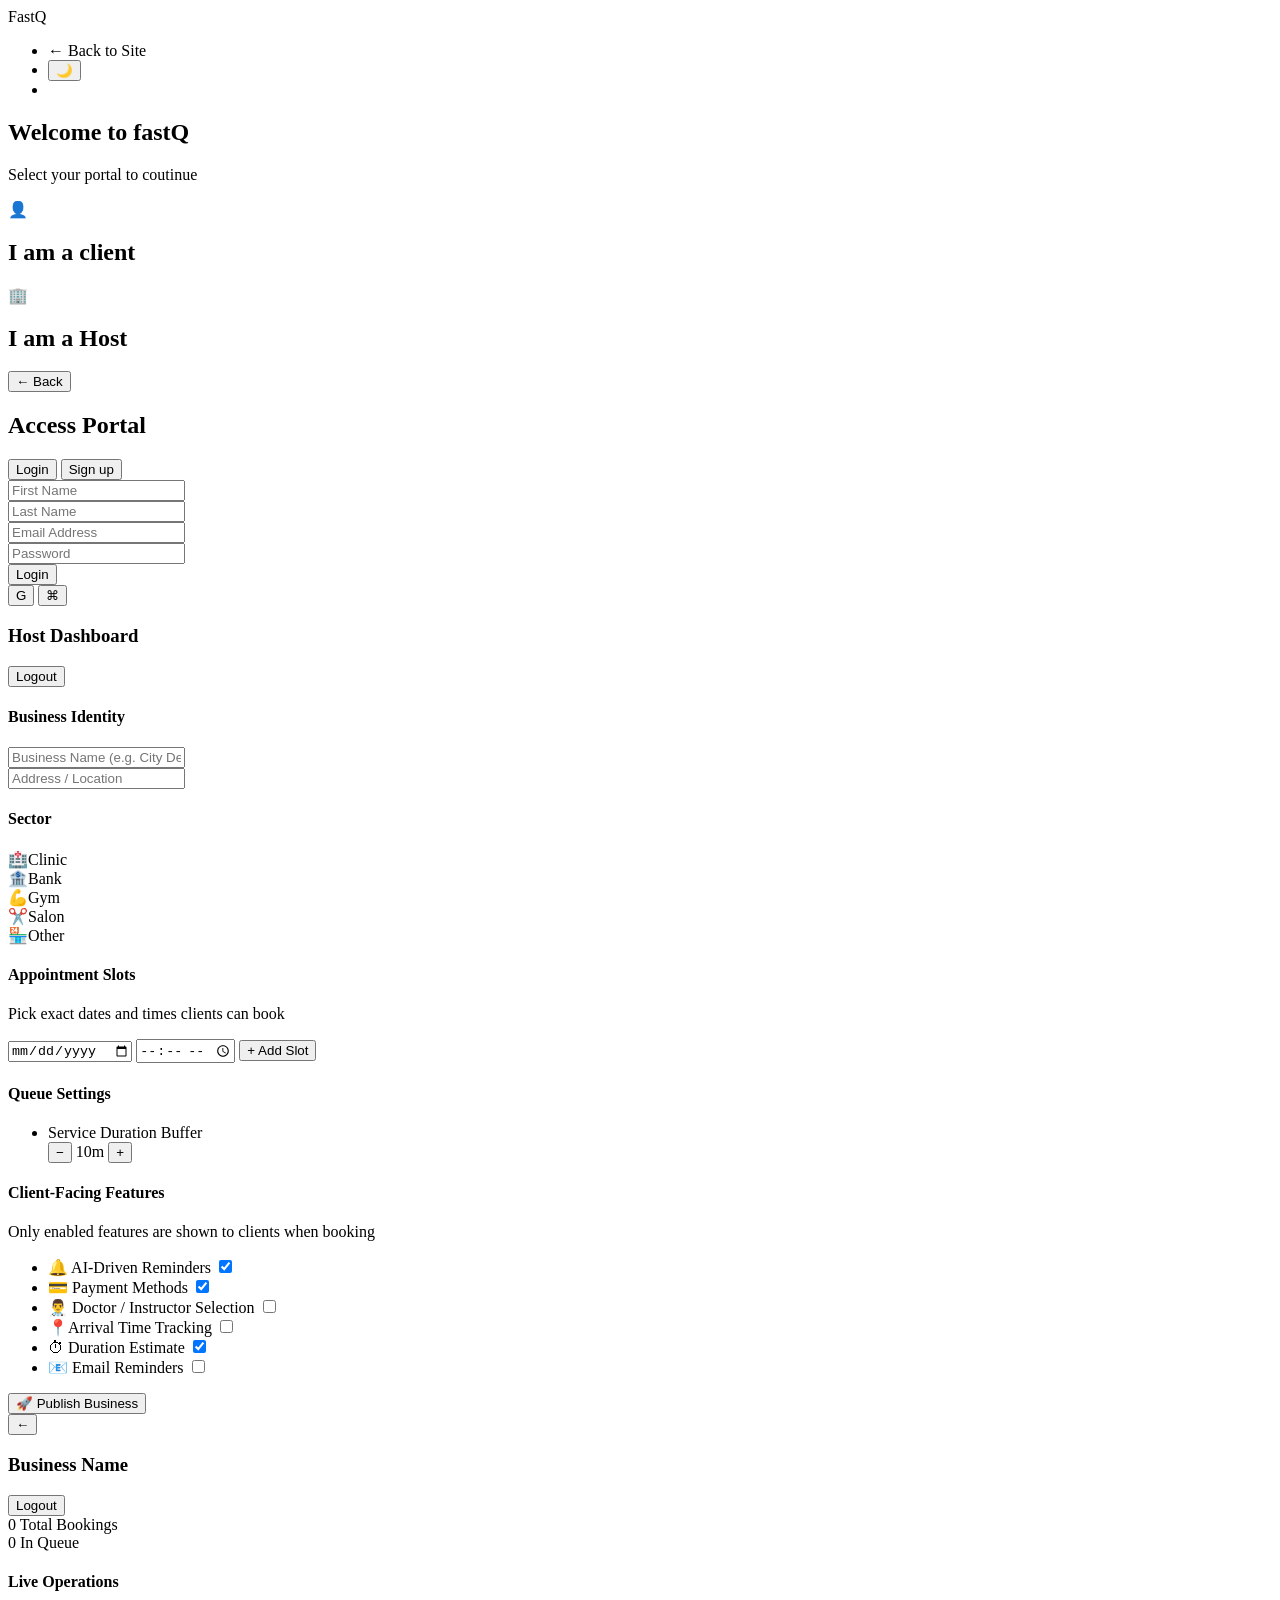
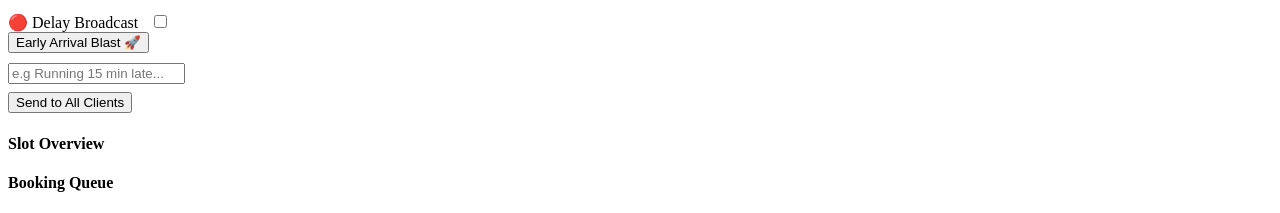
==== auth.html @ 428abfc3 "Merge pull request #14 from julie2405744/Rozan live operations , slot overview and booking queue" ====
<!DOCTYPE html>
<html lang="en">
<head>
    <meta charset="UTF-8">
    <meta name="viewport" content="width=device-width, initial-scale=1.0">
    <title>FastQ — Portal</title>
    <link rel="preconnect" herf="https://fonts.googleapis.com">
    <link rel="preconnect" herf="https://fonts.gstatic.com" crossorigin>
    <link herf="https://fonts.googleapis.com/css2?family=Outfit:wght@300;400;500;600;700&display=swap" rel="stylesheet">

    <link rel=""styleesheet" herf="Core Landing Page/BaseStyles.css">
    <link rel=""styleesheet" herf="Core Landing Page/Navbar.css">
    <link rel=""styleesheet" herf="Landing Content/FeaturesAbout.css">
    <link rel=""styleesheet" herf="Landing Content/MediaQueries.css">

    <link rel ="stylesheet" herf="Authentication UI/FormStyles.css">
    <link rel="stylesheet" herf="Client Dashboard/DashboardCardStyles.css">
    <link rel="stylesheet" herf="Manager Dashboard/QueueTimerStyles.css">

    <script>
        if(localStorage.getItem("fq-theme")== 'dark'){
            doucument.documetElement.style.backgroundColor='#0d1117';
        }
    </script>

</head>
 <nav class="navbar">
    <div class="nav-inner">
        <span class="logo">FastQ</span>
        <ul class="nav-links">
            <li><a herf="index.html">← Back to Site</a></li>
            <li>
                <button class="drak-toggle" onclick="toggleDark()">
                    <span class="dark-knob" id="dark-knob">🌙</span>
                </button>
            </li>
            <li>
                <botton class="btn-nav-cta" id="nav-logout" style="display:none;" onclick="logouttoGateway()">
                    logout
                </botton>
            </li>
        </ul>
    </div>
 </nav>
 <div class="app-wrap">
    <section id="gateway-view" class="view active">
        <div class="gateway-inner">
            <h1>Welcome to fastQ</h1>
            <p>Select your portal to coutinue</p>
            <div class="role-cards">
                <div class="role-card" onclick="navigateTo('auth-view','client')">
                    <span class="role-icon">👤</span>
                    <h2>I am a client</h2>
                </div>
                <div class="role-card" onclick="navigateTo('auth-view','host')">
                    <span class="role-icon">🏢</span>
                    <h2>I am a Host</h2>
                </div>
            </div>
        </div>
    </section>
 
    <section id="auth-view" class="view">
        <div class ="auth-card card">
            <button class="btn-back" onclick="navigateTo(gateway-view)">← Back</button>
            <h2>Access Portal</h2>

            <div class="auth-tabs">
                <button class="tab-btn active" id="login-tab" onclick="switchTab('login')">Login</button>
                <button class="tab-btn" id="signup-tab" onclick="switchTab('signup')">Sign up</button>
            </div>

            <form onsubmit="handleAuth(event)">
                <div id="signup-fields" class="signup-fields hidden">
                <div class="input-row">
                    <div class="input-group">
                        <input type="text" id="first-name" placeholder="First Name">
                    </div>
                    <div class="input-group">
                        <input type="text" id="Last-name" placeholder="Last Name">
                    </div>
                </div>
                </div>
                <div class="input-group">
                    <input type="email" id="email" placeholder="Email Address" required>
                </div>
                <div class="input-group">
                    <input type="password" id="password" placeholder="Password" required>
                </div>
                <button type="submit" class="btn-form" id="auth-submit">Login</button>
            </form>
            <div class="social-login">
                <div class="social-btns">
                    <button class="btn-social">G</button>
                    <button class="btn-social">⌘</button>
                </div>
            </div>
        </div>
    </section>
    
    <section id="host-dashboard" class = "view">
        <div class ="view-header">
            <h3>Host Dashboard</h3>
            <button class ="btn=logout" onclick="logoutToGateway()">Logout</button>
        </div>
    
        <div class ="card">
            <h4>Business Identity</h4>
            <div class ="input-group" style ="margin-top: 10px;">
                <input type="text" id="business-name" placeholder="Business Name (e.g. City Dental)">
            </div>
            <div class="input-group">
                <input type="text" id="business-location" placeholder="Address / Location">
            </div>
        </div>
       
    <div class="card">
        <h4>Sector</h4>
        <div class="sector-row">
            <div class="sector-item active" onclick="selectSector(this,'Clinic')">
                <span class="sector-icon">🏥</span><span>Clinic</span>
            </div>
        <div class="sector-item" onclick="selectSector(this,'Bank')">
                <span class="sector-icon">🏦</span><span>Bank</span>
        </div>
        <div class="sector-item" onclick="selectSector(this,'Gym')">
                <span class="sector-icon">💪</span><span>Gym</span>
        </div>
         <div class="sector-item" onclick="selectSector(this,'Salon')">
                <span class="sector-icon">✂️</span><span>Salon</span>
        </div>
         <div class="sector-item" onclick="selectSector(this,'Other')">
                <span class="sector-icon">🏪</span><span>Other</span>
        </div>
        </div>
    </div>

    <div class="card">
        <h4>Appointment Slots</h4>
        <p class="hint">Pick exact dates and times clients can book</p>
        <div class="slots-wrap" id="slots-wrap"></div>
        <div class="slot-add-row">
            <input type="date" id="slot-date">
            <input type="time" id="slot-time">
            <button class="btn-add" onclick="addSlot()">+ Add Slot</button>
        </div>
    </div>
   
    <div class="card">
        <h4>Queue Settings</h4>
        <ul class="toggle-list">
            <li>
                <span>Service Duration Buffer</span>
                <div class="buffer-ctrl">
                    <button class="btn-circle" onclick="adjustBuffer(-5)">−</button>
                    <span id="buffer-val">10</span>m 
                    <button class="btn-circle" onclick="adjustBuffer(5)">+</button>
                </div>
            </li>
        </ul>
    </div>

    <div class="card">
        <h4>Client-Facing Features</h4>
        <p class="hint">Only enabled features are shown to clients when booking</p>
        <ul class="toggle-list">
            <li>
                <span>🔔 AI-Driven Reminders</span>
                <label class="switch">
                    <input type="checkbox" id="feat-ai" checked>
                    <span class="switch-slider"></span>
                </label>
            </li>
            <li>
                <span>💳 Payment Methods</span>
                <label class="switch">
                    <input type="checkbox" id="feat-pay" checked>
                    <span class="switch-slider"></span>
                </label>
            </li>
            <li>
                 <span>👨‍⚕️ Doctor / Instructor Selection</span>
                <label class="switch">
                    <input type="checkbox" id="feat-doc">
                    <span class="switch-slider"></span>
                </label>
            </li>
            <li>
                  <span>📍Arrival Time Tracking</span>
                <label class="switch">
                    <input type="checkbox" id="feat-arr">
                    <span class="switch-slider"></span>
                </label>
            </li>
            <li>
                 <span>⏱ Duration Estimate</span>
                <label class="switch">
                    <input type="checkbox" id="feat-dur" checked>
                    <span class="switch-slider"></span>
                </label>
            </li>

            <li>
                 <span>📧 Email Reminders</span>
                <label class="switch">
                    <input type="checkbox" id="feat-email">
                    <span class="switch-slider"></span>
                </label>
            </li>
        </ul>
    </div>
    
    <button class="btn-publish" onclick="publishBusiness()">🚀 Publish Business</button>
    </section>
     
    <section id="host-manager"  class="view">
        <div class="view-header">
            <button class="btn-back" onclick="navigateTo('host-dashboard')">←</button>
            <div>
                <h3 id="bm-name">Business Name</h3>
                <span class="hint" id="bm-sector"></span>
            </div>
            <button class="btn-logout" onclick="logoutToGateway()">Logout</button>
        </div>

        <div class="stats-row">
            <div class="card stat-card">
                <span class="stat-num" id="bm-total">0</span>
                <span class="stat-label">Total Bookings</span>
            </div>
            <div class="card stat-card" >
                <span class="stat-num" id="bm-waiting">0</span>
                <span class="stat-label">In Queue</span>
            </div>
        </div>
       
        <div class="card">
            <h4>Live Operations</h4>
            <div class="ops-row">
                <div style="display: flex; align-items: center; gap: 12px;">
                    <span>🔴 Delay Broadcast</span>
                    <label class="switch">
                        <input type="checkbox" id="bm-delay-toggle" onchange="toggleDelay()">
                        <span class="switch-slider"></span>
                    </label>
                </div>
                <button class="btn-secondary" onclick="senderEarlyBlast()">Early Arrival Blast 🚀</button>
            </div>
            <div class="delay-msg-box" id="delay-msg-box">
                <div class="input-group" style="margin-top:10px; margin-bottom: 8px;">
                    <input type="text" id="delay-msg-input" placeholder="e.g Running 15 min late...">
                </div>
                <button class="btn-small" onclick="sendDelay()">Send to All Clients</button>
            </div>
        </div>

        <div class="card">
            <h4>Slot Overview</h4>
            <p class="hint" id="bm-location"></p>
            <div id="bm-slots"></div>
        </div>

        <div class="card">
            <h4>Booking Queue</h4>
            <div id="bm-queue"></div>
        </div>
    </section>
    

  
    
<body>

</body>
</html>
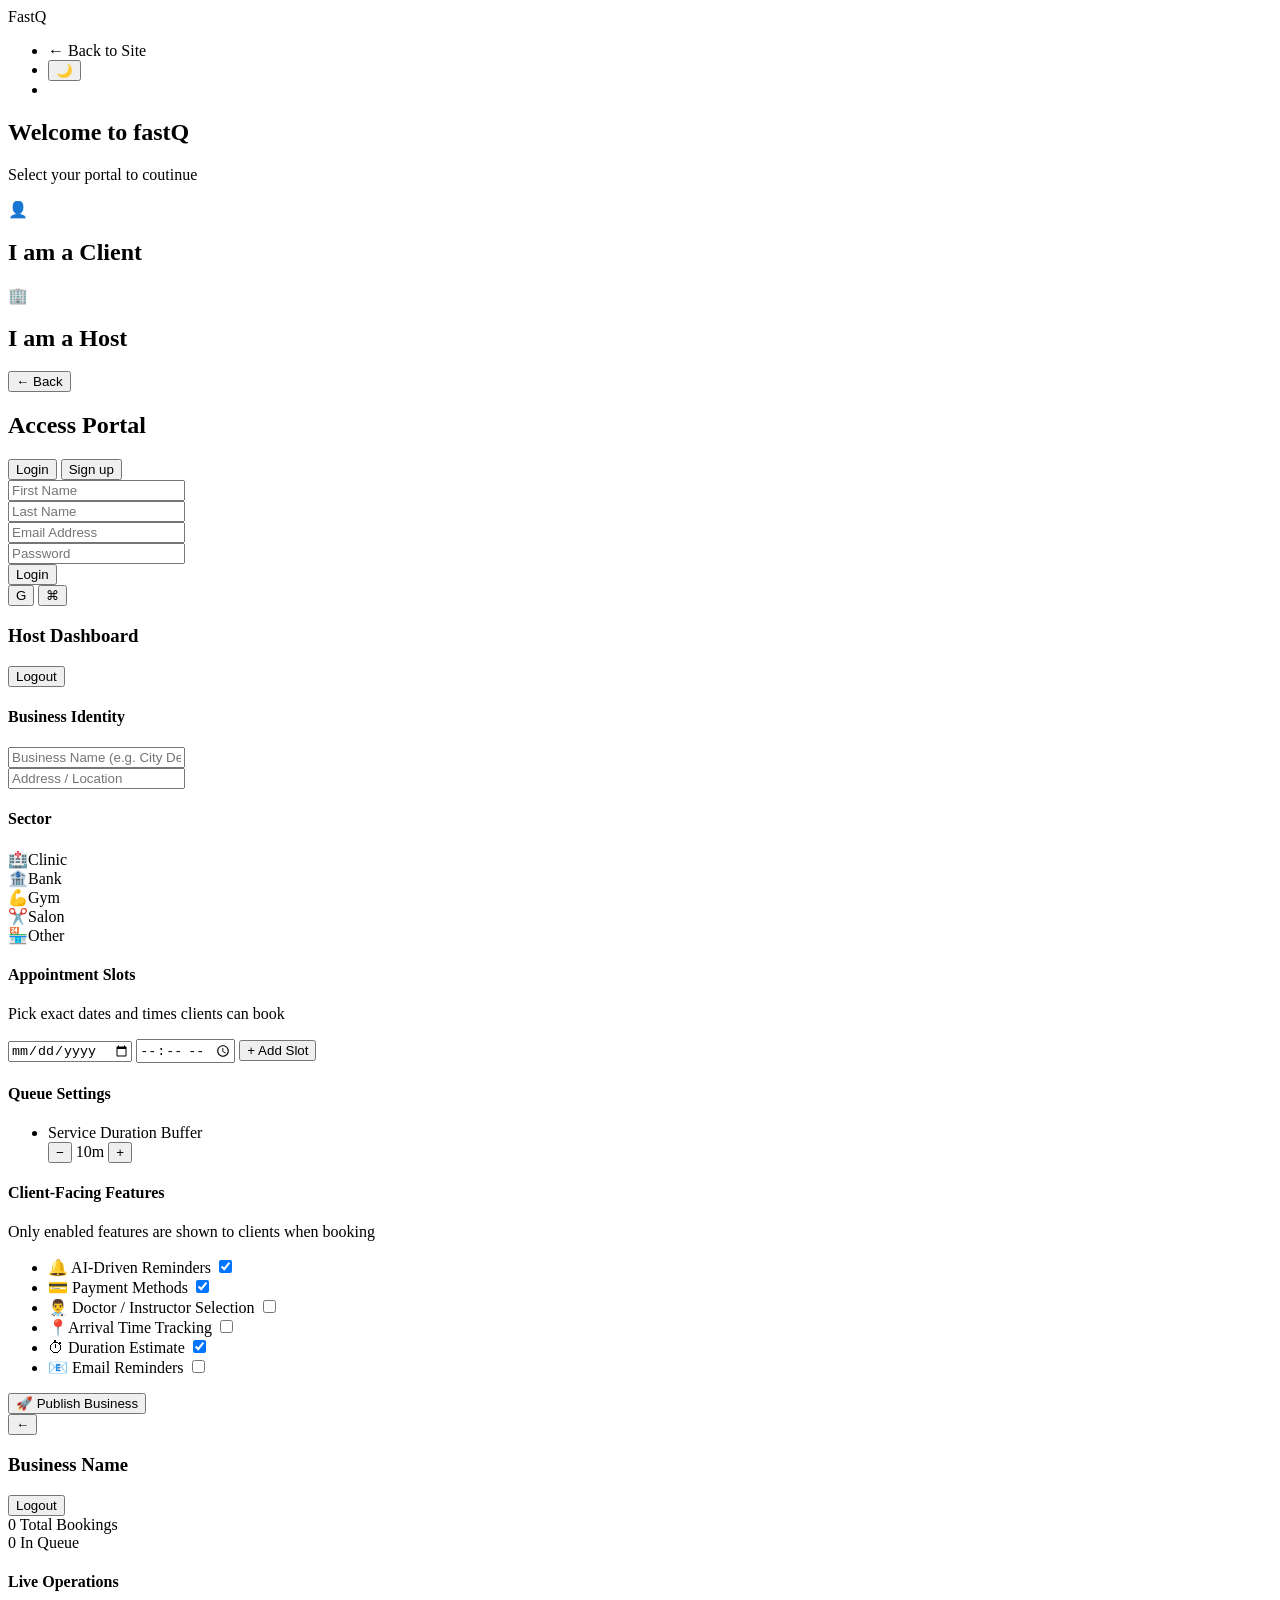
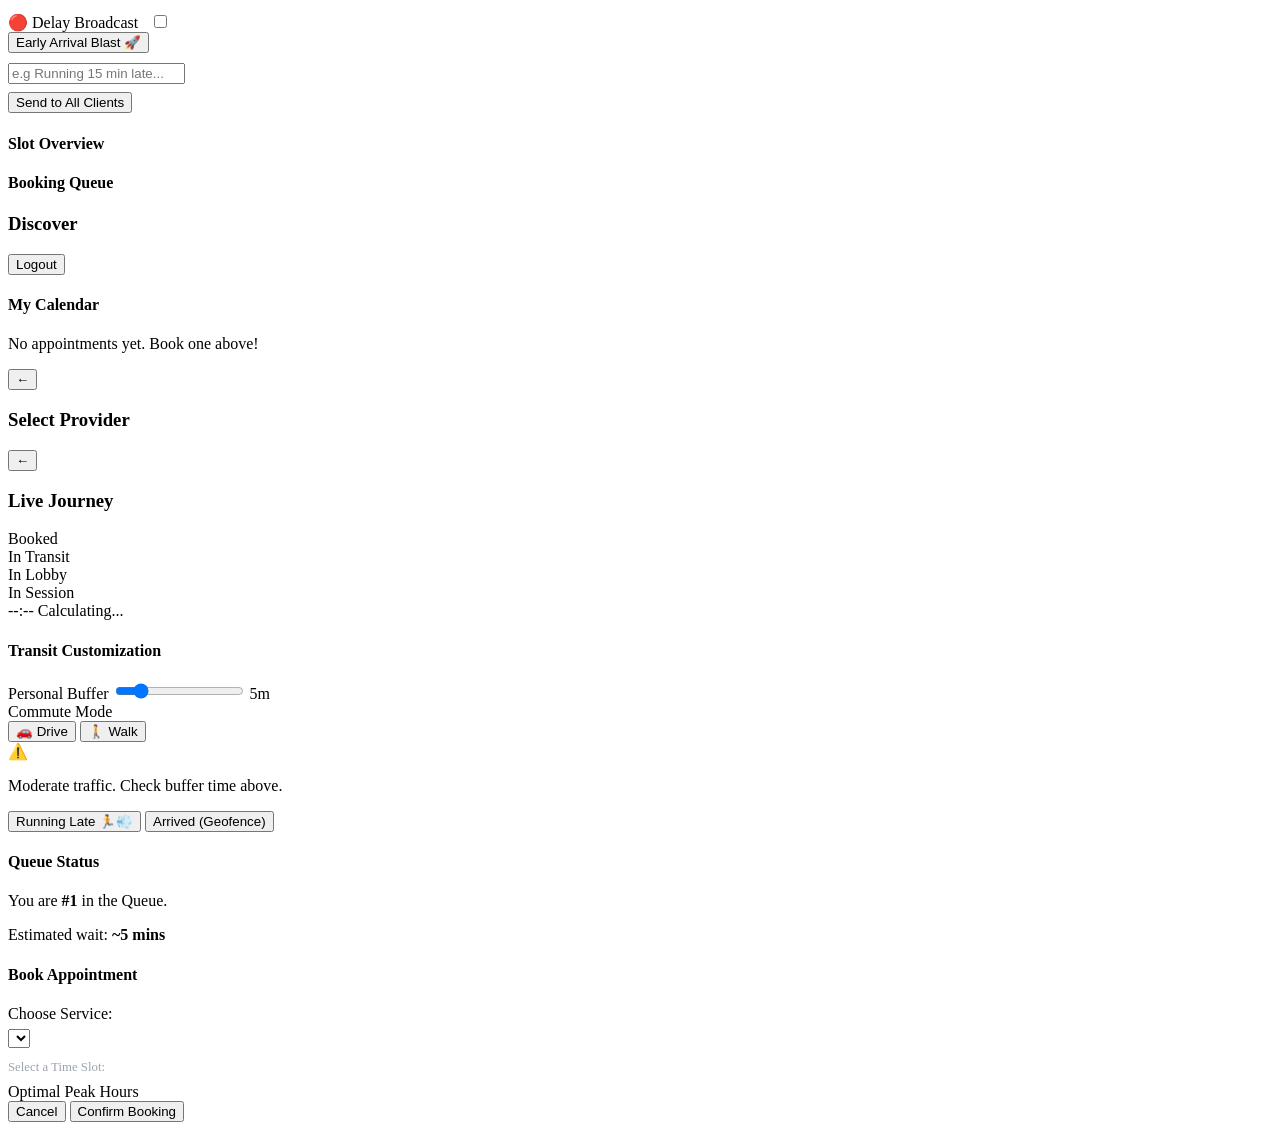
==== commit d26774a5: "client-side booking and live transit UI / html" ====
--- a/auth.html
+++ b/auth.html
@@ -24,6 +24,8 @@
     </script>
 
 </head>
+
+<body>
  <nav class="navbar">
     <div class="nav-inner">
         <span class="logo">FastQ</span>
@@ -43,6 +45,7 @@
     </div>
  </nav>
  <div class="app-wrap">
+
     <section id="gateway-view" class="view active">
         <div class="gateway-inner">
             <h1>Welcome to fastQ</h1>
@@ -50,7 +53,7 @@
             <div class="role-cards">
                 <div class="role-card" onclick="navigateTo('auth-view','client')">
                     <span class="role-icon">👤</span>
-                    <h2>I am a client</h2>
+                    <h2>I am a Client</h2>
                 </div>
                 <div class="role-card" onclick="navigateTo('auth-view','host')">
                     <span class="role-icon">🏢</span>
@@ -266,11 +269,120 @@
         </div>
     </section>
     
-
-  
-    
-<body>
-
+    <section id="user-dashboard" class="view">
+            <div class="view-header">
+                <h3>Discover</h3>
+                <button class="btn-logout" onclick="logoutToGateway()">Logout</button>
+            </div>
+            <div class="category-grid" id="category-grid"></div>
+            <div class="card">
+                <h4>My Calendar</h4>
+                <div id="calendar-list">
+                    <p class="calendar-empty">No appointments yet. Book one above!</p>
+                </div>
+            </div>
+        </section>
+
+
+         <section id="provider-view" class="view">
+            <div class="view-header">
+                <button class="btn-back" onclick="navigateTo('user-dashboard')">←</button>
+                <h3>Select Provider</h3>
+            </div>
+            <div id="provider-list"></div>
+        </section>
+
+         <section id="live-view" class="view">
+            <div class="view-header">
+                <button class="btn-back" onclick="navigateTo('user-dashboard')">←</button>
+                <h3>Live Journey</h3>
+            </div>
+
+            <div class="stepper">
+                <div class="step done" id="step-booked">Booked</div>
+                <div class="step active" id="step-transit">In Transit</div>
+                <div class="step" id="step-lobby">In Lobby</div>
+                <div class="step" id="step-session">In Session</div>
+            </div>
+
+            <div class="timer-wrap">
+                <div class="timer-circle">
+                    <span id="countdown">--:--</span>
+                    <span class="timer-label" id="timer-label">Calculating...</span>
+                </div>
+            </div>
+
+            <div class="card">
+                <h4>Transit Customization</h4>
+                <div class="custom-row" style="margin-top:10px;">
+                    <label>Personal Buffer</label>
+                    <input type="range" min="0" max="30" value="5" class="slider-input" id="transit-slider"
+                        oninput="updateBuffer()">
+                    <span id="buffer-display">5m</span>
+                </div>
+                <div class="custom-row">
+                    <label>Commute Mode</label>
+                    <div class="mode-toggle">
+                        <button class="mode-btn active" id="mode-drive" onclick="setMode('driving')">🚗 Drive</button>
+                        <button class="mode-btn" id="mode-walk" onclick="setMode('walking')">🚶 Walk</button>
+                    </div>
+                </div>
+            </div>
+
+            <div class="alert-box">
+                <span class="alert-icon">⚠️</span>
+                <p id="traffic-msg">Moderate traffic. Check buffer time above.</p>
+            </div>
+
+            <div class="live-actions">
+                <button class="btn-late" onclick="reportLate()">Running Late 🏃💨</button>
+                <button class="btn-checkin" onclick="checkIn()">Arrived (Geofence)</button>
+            </div>
+
+            <div class="card queue-status">
+                <h4>Queue Status</h4>
+                <p>You are <strong>#1</strong> in the Queue.</p>
+                <p style="margin-top:4px;">Estimated wait: <strong>~5 mins</strong></p>
+            </div>
+        </section>
+
+    </div>
+
+    <div class="modal-overlay hidden" id="modal">
+        <div class="modal-sheet">
+            <h4>Book Appointment</h4>
+
+            <div id="feature-tags"></div>
+           
+            <div class="input-group" style="margin-bottom:4px;">
+                <label class="hint" style="display:block; margin-bottom:6px;">Choose Service:</label>
+                <select id="service-select" onchange="updateService()"></select>
+            </div>
+    
+            <p style="font-size:0.8rem; color:#9ca3af; margin:12px 0 8px;">Select a Time Slot:</p>
+            <div class="time-slots" id="time-slots"></div>
+         
+            <div class="legend">
+                <span class="legend-item"><span class="dot green"></span> Optimal</span>
+                <span class="legend-item"><span class="dot yellow"></span> Peak Hours</span>
+            </div>
+           
+            <div class="modal-actions">
+                <button class="btn-secondary" onclick="closeModal()">Cancel</button>
+                <button class="btn-form" onclick="confirmBooking()">Confirm Booking</button>
+            </div>
+        </div>
+    </div>
+
+    <script src="Manager Dashboard/TimeCalculation.js"></script>
+    <script src="Manager Dashboard/CountdownInterval.js"></script>
+
+    <script src="Client Dashboard/DataRender.js"></script>
+    <script src="Client Dashboard/BookingConfirmation.js"></script>
+    
+    <script src="Authentication UI/LoginSignupToggle.js"></script>
+    <script src="Authentication UI/ValidationLogic.js"></script>
+    
 </body>
 </html>
 
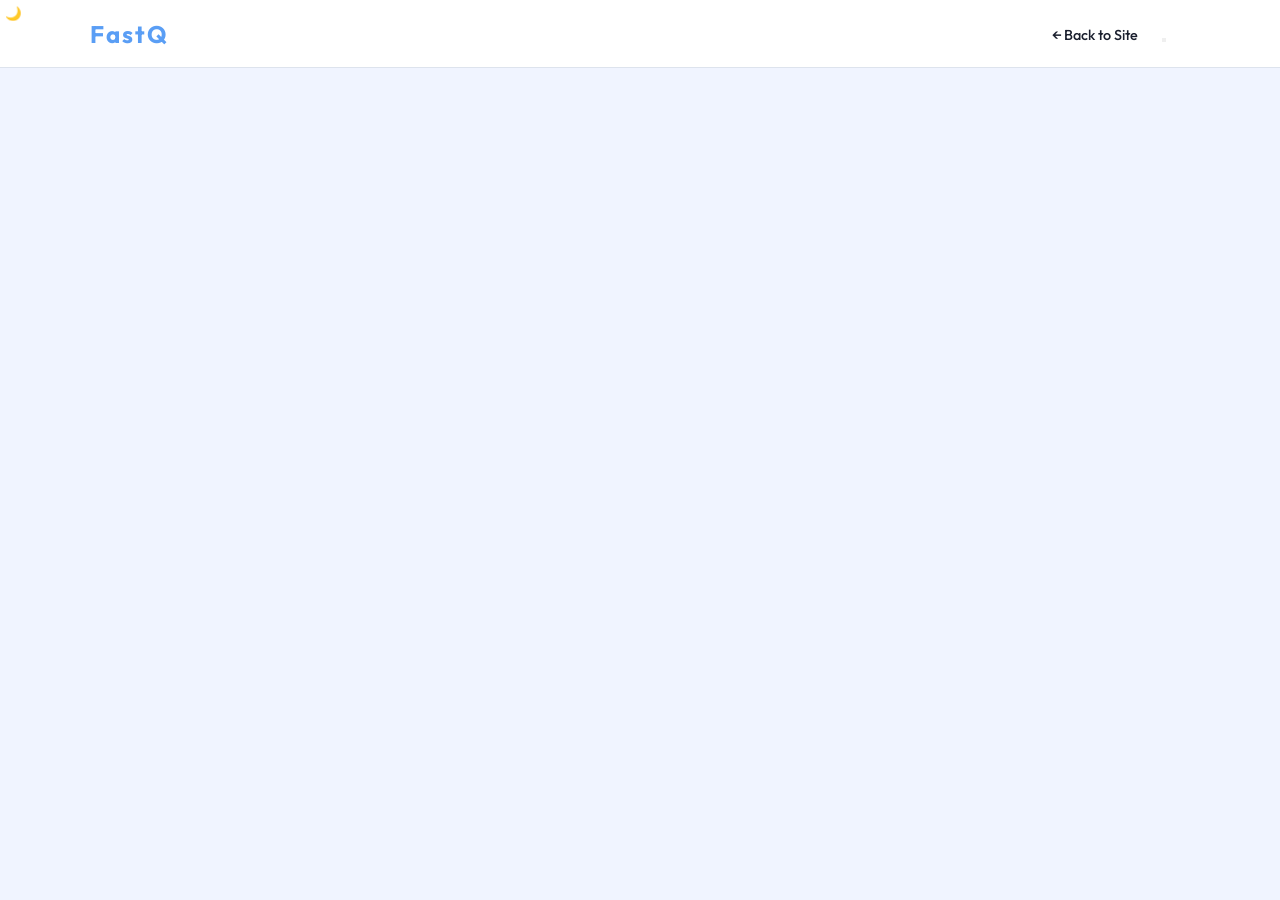
==== commit 8fa32a0a: "edits" ====
--- a/auth.html
+++ b/auth.html
@@ -4,22 +4,22 @@
     <meta charset="UTF-8">
     <meta name="viewport" content="width=device-width, initial-scale=1.0">
     <title>FastQ — Portal</title>
-    <link rel="preconnect" herf="https://fonts.googleapis.com">
-    <link rel="preconnect" herf="https://fonts.gstatic.com" crossorigin>
-    <link herf="https://fonts.googleapis.com/css2?family=Outfit:wght@300;400;500;600;700&display=swap" rel="stylesheet">
-
-    <link rel=""styleesheet" herf="Core Landing Page/BaseStyles.css">
-    <link rel=""styleesheet" herf="Core Landing Page/Navbar.css">
-    <link rel=""styleesheet" herf="Landing Content/FeaturesAbout.css">
-    <link rel=""styleesheet" herf="Landing Content/MediaQueries.css">
-
-    <link rel ="stylesheet" herf="Authentication UI/FormStyles.css">
-    <link rel="stylesheet" herf="Client Dashboard/DashboardCardStyles.css">
-    <link rel="stylesheet" herf="Manager Dashboard/QueueTimerStyles.css">
+    <link rel="preconnect" href="https://fonts.googleapis.com">
+    <link rel="preconnect" href="https://fonts.gstatic.com" crossorigin>
+    <link href="https://fonts.googleapis.com/css2?family=Outfit:wght@300;400;500;600;700&display=swap" rel="stylesheet">
+
+    <link rel="stylesheet" href="Core Landing Page/BaseStyles.css">
+    <link rel="stylesheet" href="Core Landing Page/Navbar.css">
+    <link rel="stylesheet" href="Landing Content/FeaturesAbout.css">
+    <link rel="styleesheet" href="Landing Content/MediaQueries.css">
+
+    <link rel ="stylesheet" href="Authentication UI/FormStyles.css">
+    <link rel="stylesheet" href="Client Dashboard/DashboardCardStyles.css">
+    <link rel="stylesheet" href="Manager Dashboard/QueueTimerStyles.css">
 
     <script>
         if(localStorage.getItem("fq-theme")== 'dark'){
-            doucument.documetElement.style.backgroundColor='#0d1117';
+            document.documetElement.style.backgroundColor='#0d1117';
         }
     </script>
 
@@ -30,16 +30,16 @@
     <div class="nav-inner">
         <span class="logo">FastQ</span>
         <ul class="nav-links">
-            <li><a herf="index.html">← Back to Site</a></li>
-            <li>
-                <button class="drak-toggle" onclick="toggleDark()">
+            <li><a href="index.html">← Back to Site</a></li>
+            <li>
+                <button class="darkk-toggle" onclick="toggleDark()">
                     <span class="dark-knob" id="dark-knob">🌙</span>
                 </button>
             </li>
             <li>
-                <botton class="btn-nav-cta" id="nav-logout" style="display:none;" onclick="logouttoGateway()">
+                <button class="btn-nav-cta" id="nav-logout" style="display:none;" onclick="logouttoGateway()">
                     logout
-                </botton>
+                </button>
             </li>
         </ul>
     </div>
@@ -49,7 +49,7 @@
     <section id="gateway-view" class="view active">
         <div class="gateway-inner">
             <h1>Welcome to fastQ</h1>
-            <p>Select your portal to coutinue</p>
+            <p>Select your portal to continue</p>
             <div class="role-cards">
                 <div class="role-card" onclick="navigateTo('auth-view','client')">
                     <span class="role-icon">👤</span>
@@ -65,7 +65,7 @@
  
     <section id="auth-view" class="view">
         <div class ="auth-card card">
-            <button class="btn-back" onclick="navigateTo(gateway-view)">← Back</button>
+            <button class="btn-back" onclick="navigateTo('gateway-view')">← Back</button>
             <h2>Access Portal</h2>
 
             <div class="auth-tabs">
@@ -104,7 +104,7 @@
     <section id="host-dashboard" class = "view">
         <div class ="view-header">
             <h3>Host Dashboard</h3>
-            <button class ="btn=logout" onclick="logoutToGateway()">Logout</button>
+            <button class ="btn-logout" onclick="logoutToGateway()">Logout</button>
         </div>
     
         <div class ="card">
--- a/Core Landing Page/BaseStyles.css
+++ b/Core Landing Page/BaseStyles.css
@@ -0,0 +1,19 @@
+*{
+  margin: 0;
+  padding: 0;  
+  box-sizing: border-box;
+  font-family: 'outfit', sans-serif;
+
+}
+
+body{
+    background-color: #f0f4ff;
+    color: #1a1f2e;
+    min-height:100vh;
+    transition: background-color 0.3s, color 0.3s;
+}
+
+body.dark{
+    background-color: #0d1117;
+    color: #e6edf3;
+}
--- a/Core Landing Page/Navbar.css
+++ b/Core Landing Page/Navbar.css
@@ -0,0 +1,419 @@
+.navbar{
+    position: fixed;
+    top: 0;
+    left: 0;
+    right: 0;
+    height: 68px;
+    background-color: rgba(255,255,255,0.95);
+    border-bottom: 1px solid #dde3ed;
+    z-index: 100;
+    display: flex;
+    align-items: center;
+    padding: 0 5%;
+}
+body.dark.navbar{
+    background-color: rgba(13,17,23,0.95);
+    border-color: #30363d;
+}
+
+.nav-inner{
+    width: 100%;
+    max-width: 1100px;
+    margin: 0 auto;
+    display: flex;
+    justify-content: space-between;
+    align-self: center;
+
+}
+
+.logo{
+    font-size:1.5rem;
+    font-weight: 700;
+    letter-spacing: 2px;
+    color: #5a9ef5;
+    cursor: default;
+}
+
+.nav-links{
+    display:flex;
+    align-items: center;
+    gap: 24px;
+    list-style: none;
+}
+
+.nav-links a{
+    text-decoration: none;
+    color: #1a1f2e;
+    font-size: 0.9rem;
+    font-weight: 500;
+    transition: color 0.25s;
+}
+
+.nav-links a:hover{
+    color: #5a9ef55a;
+}
+
+.dark-toggle{
+    width:50px;
+    height:26px;
+    background-color: #dde3ed;
+    border:none;
+    border-radius: 50px;
+    cursor:pointer;
+    position:relative;
+    transition:background-color 0.3s;
+}
+
+body.dark .dark-toggle{
+    background-color: #374151;
+}
+
+.dark-knob{
+    position: absolute;
+    top:3px;
+    left: 3px;
+    width: 20px;
+    height: 20px;
+    background-color: #ffffff;
+    border-radius: 50%;
+    display: flex;
+    align-items: center;
+    justify-content: center;
+    transition: transform 0.3s;
+}
+
+body.dark .dark-knob{
+    transform: translatex(24px);
+}
+
+.btn-nav-cta{
+    background-color: #5a9ef5;
+    color: white;
+    padding: 8px 20px;
+    border-radius: 50px;
+    text-decoration: none;
+    font-weight: 600;
+    font-size: 0.88rem; 
+    border: none;
+    cursor: pointer;
+    display: inline-block;
+    transition: background-color 0.25s, transform 0.25s;
+}
+
+.btn-nav-cta:hover{
+    background-color: #3d87f0;
+    transform: translateY(-1px);
+}
+
+
+.page-top{
+    padding-top:68px;
+}
+
+.hero{
+    min-height: calc(100vh - 68px);
+    display: flex;
+    align-items: center;
+    justify-content: center;
+    text-align: center;
+    padding: 60px 5%;
+    position: relative;
+    overflow: hidden;
+}
+
+.hero-content{
+    max-width: 680px;
+    position: relative;
+    z-index: 2;
+}
+
+.hero h1 {
+    font-size: 3rem;
+    line-height: 1.15;
+    margin-bottom: 18px;
+    color: #1a1f2e;
+}
+
+body.dark .hero h1{
+    color: #e6edf3;
+}
+
+.hero p{
+    font-size: 1.1rem;
+    color: #6b7280;
+    margin-bottom: 32px;
+    line-height: 1.6;
+}
+
+
+body.dark .hero p {
+    color: #8b949e;
+}
+
+.blob{
+    position: absolute;
+    border-radius: 50%;
+    filter: blur(90px);
+    opacity: 0.12;
+    animation: blobMove 10s ease-in-out infinite alternate;
+}
+
+.blob-1{
+    width: 400px;
+    height: 400px;
+    background-color: #5a9ef5;
+    top: -70px;
+    right: -70px;
+}
+
+.blob-2{
+    width: 360px;
+    height: 360px;
+    background-color: #9b7fe8;
+    bottom: -50px;
+    left: -50px;
+    animation-delay: -5s;
+}
+
+body.dark .blob{
+    opacity: 0.07;
+}
+
+@keyframes blobMove {
+    from{
+        transform: translate(0,0) scale(1);
+    }
+    to{
+        transform: translate(28px, 28px) scale(1.08);
+    }
+}
+
+.btn-primary{
+    background-color: #5a9ef5;
+    color: white;
+    border: none;
+    padding: 13px 38px;
+    border-radius: 50px;
+    font-size: 1rem;
+    font-weight: 600;
+    cursor:pointer;
+    transition: background-color 0.25s, transform 0.2s
+
+}
+
+.btn-primary:hover{
+    background-color: #3d87f0;
+    transform: translateY(-2px);
+}
+
+.btn-secondary{
+    background-color: transparent;
+    color:#6b7280;
+    border: 1px solid #d1d5db;
+    padding: 9px 18px;
+    border-radius: 10px;
+    font-size: 0.88rem;
+    cursor: pointer;
+    transition: border-color 0.25s, color 0.25s;
+}
+
+body.dark .btn-secondary{
+    color:#8b949e;
+    border-color:#30363d;
+}
+
+.btn-secondary:hover{
+    border-color:#5a9ef5;
+    color:#5a9ef5;
+}
+
+
+.btn-form{
+    width:100%;
+    padding:13px;
+    background-color: #5a9ef5;
+    color:white;
+    border:none;
+    border-radius: 12px;
+    font-size: 1rem;
+    font-weight: 600;
+    cursor: pointer;
+    margin-top: 4px;
+    transition: background-color 0.25s, transform 0.2s;
+}
+.btn-form:hover{
+    background-color: #3d87f0;
+    transform: translateY(-1px);
+}
+.btn-back{
+    background: none;
+    border: none;
+    color:#6b7280;
+    font-size: 1.1rem;
+    cursor: pointer;
+    padding: 4px 8px;
+    border-radius: 8px;
+    transition: color 0.2s, background-color 0.2s;
+}
+
+.btn-back:hover{
+    color: #5a9ef5;
+    background-color: rgba(90,158,245,0.08);
+}
+
+.btn-logout{
+    background-color: rgb(232,64,64,0.08);
+    color: #e84040;
+    border: none;
+    padding: 6px 12px;
+    border-radius: 8px;
+    font-size: 0.8rem;
+    font-weight: 500;
+    cursor: pointer;
+    transition: background-color 0.2s;
+}
+
+.btn-logout:hover{
+    background-color: rgba(232,64,64,0.16);
+}
+
+.btn-add{
+    background-color: transparent;
+    border: 1px dashed #5a9ef5;
+    color:#5a9ef5;
+    padding: 8px 14px;
+    border-radius: 20px;
+    font-size: 0.82rem;
+    cursor: pointer;
+    white-space: nowrap;
+    transition: background-color 0.2s;
+}
+
+.btn-add:hover{
+    background-color: rgba(90,158,245,0.08);
+}
+
+.btn-publish{
+    width: 100%;
+    padding: 13px;
+    background-color: #5a9ef5;
+    color: white;
+    border: none;
+    border-radius: 12px;
+    font-size: 1rem;
+    font-weight: 600;
+    cursor: pointer;
+    margin-bottom: 24px;
+    transition: background-color 0.25s, transform 0.2s;
+}
+.btn-publish:hover{
+    background-color: #3d87f0;
+    transition: translateY(-1px);
+}
+.btn-small{
+    padding: 5px 11px;
+    border-radius: 8px;
+    background-color: #5a9ef5;
+    color: white;
+    border: none;
+    font-size: 0.76rem;
+    font-weight: 600;
+    cursor: pointer;
+    transition: background-color 0.2s;
+}
+
+.btn-small:hover{
+    background-color: #3d87f0;
+}
+
+.btn-remove{
+    width: 27px;
+    height: 27px;
+    border-radius: 7px;
+    border: 1px solid #e84040;
+    background-color: rgba(232,64,64,0.07);
+    color: #e84040;
+    font-size: 0.88rem;
+    cursor: pointer;
+    display: flex;
+    align-items: center;
+    justify-content: center;
+    transition: background-color 0.2s;
+}
+
+.btn-remove:hover{
+    background-color: #e84040;
+    color: white;
+}
+
+.btn-circle{
+    width: 28px;
+    height: 28px;
+    border-radius: 50%;
+    border: 1px solid #d1d5db;
+    background-color: #f3f4f6;
+    color: #5a9ef5;
+    font-size: 1.1rem;
+    font-weight: 700;
+    cursor: pointer;
+    display: flex;
+    align-items: center;
+    justify-content: center;
+    transition: background-color 0.2s;
+}
+
+body.dark .btn-circle{
+    background-color: #21262d;
+    border-color: #30363d;
+}
+.btn-circle:hover{
+    background-color: #5a9ef5;
+    color: white;
+}
+
+
+
+
+
+
+
+
+
+
+
+
+
+
+
+
+
+
+
+
+
+
+
+
+
+
+
+
+
+
+
+
+
+
+
+
+
+
+
+
+
+
+
+
+
+
+
--- a/Landing Content/FeaturesAbout.css
+++ b/Landing Content/FeaturesAbout.css
@@ -0,0 +1,333 @@
+.card{
+    background-color:#ffffff ;
+    border: 1px solid #e5e7eb;
+    border-radius: 18px;
+    padding:22px;
+    margin-bottom: 16px;
+    transition: transform 0.25s, box-shadow 0.25s;
+}
+
+body.dark.card{
+    background-color: #161b22;
+    border-color: #30363d;
+}
+
+.card:hover{
+    transform:translateY(-2px);
+    box-shadow:0 8px 28px rgba(0,0,0,0.08);
+}
+
+body.dark.card:hover{
+    box-shadow:0 8px 28px rgba(0,0,0,0.4);
+}
+
+.card h3{
+color: #5a9ef5;
+font-size:1.2rem;
+margin-bottom: 14px;
+}
+
+.card h4 {
+    color: #1a1f2e;
+    font-size: 0.98rem;
+    margin-bottom: 10px;
+}
+
+body.dark .card h4 {
+    color: #e6edf3;
+}
+
+/*inputs in auth.html*/
+
+.input-group{
+    margin-bottom:13px;
+    width:100%;
+}
+
+.input-group input, .input-group select{
+    width:100%;
+    padding:11px 14px;
+    border:1px solid #d1d5db;
+    border-radius: 10px;
+    background-color: #f9fafb;
+    color:#1a1f2e;
+    font-size: 0.93rem;
+    font-family: inherit;
+    outline:none;
+    transition: border-color 0.25s,box-shadow 0.25s;
+}
+
+body.dark .input-group input, body.dark .input-group select{
+    background-color: #21262d;
+    border-color:#30363d;
+    color:#e6edf3;
+}
+
+.input-group input::placeholder{
+    color:#9ca3af;
+}
+
+body.dark .input-group input::placeholder{
+    color: #484f58;
+}
+
+.input-group input:focus, .input-group select:focus{
+    border-color: #5a9ef5;
+    box-shadow: 0 0 0 3px rgba(90, 158, 245, 0.15);
+}
+
+.input-row{
+    display:flex;
+    gap:10px;
+}
+
+.signup-fields{
+    overflow: hidden;
+    max-height:200px;
+    opacity:1;
+    transition: max-height 0.35s ease, opacity 0.3s ease;
+}
+
+.signup-fields.hidden{
+    max-height:0;
+    opacity:0;
+}
+
+/*toggle switch*/
+.switch{
+    position: relative;
+    width:40px;
+    height:22px;
+    flex-shrink:0;
+}
+
+.switch input{
+    opacity:0;
+    width:0;
+    height:0;
+}
+
+.switch-slider{
+    position:absolute;
+    inset:0;
+    background-color: #d1d5db;
+    border-radius: 34px;
+    cursor:pointer;
+    transition: background-color 0.3s;
+}
+
+.switch-slider::before {
+    content: '';
+    position: absolute;
+    width: 16px;
+    height: 16px;
+    left: 3px;
+    top: 3px;
+    background-color: white;
+    border-radius: 50%;
+    transition: transform 0.3s;
+}
+
+.switch input:checked+.switch-slider {
+    background-color: #5a9ef5;
+}
+
+.switch input:checked+.switch-slider::before {
+    transform: translateX(18px);
+}
+
+/*landing section*/
+.section{
+    padding:90px 5%;
+    max-width:1100px;
+    margin:0 auto;
+}
+
+.section-title{
+    text-align: center;
+    font-size: 2rem;
+    margin-bottom: 44px;
+    color:#1a1f2e;
+}
+
+body.dark .section-title{
+    color:#e6edf3;
+}
+
+.features-grid{
+    display:grid;
+    grid-template-columns: 1fr 1fr;
+    gap:24px;
+}
+
+.feature-list{
+    list-style:none;
+}
+
+.feature-list li{
+    padding-left: 20px;
+    position: relative;
+    margin-bottom: 11px;
+    line-height:1.55;
+    color:#6b7280;
+    font-size:0.9rem;
+}
+
+body.dark .feature-list li{
+    color:#8b949e;
+}
+
+.feature-list li::before {
+    content: '✦';
+    position: absolute;
+    left: 0;
+    color: #9b7fe8;
+}
+
+.feature-list li strong {
+    color: #1a1f2e;
+}
+
+body.dark .feature-list li strong {
+    color: #e6edf3;
+}
+
+.about-card {
+    text-align: center;
+}
+
+.about-card p {
+    color: #6b7280;
+    line-height: 1.8;
+    font-size: 1rem;
+    margin-bottom: 14px;
+}
+
+body.dark .about-card p {
+    color: #8b949e;
+}
+
+/*app page wrap*/
+.app-wrap{
+    padding-top: 68px;
+    min-height:100vh;
+}
+
+.view{
+    display:none;
+    padding:20px;
+    flex-direction: column;
+    animation: fadeIn 0.35s ease-out;
+}
+
+.view-active{
+    display:flex;
+}
+
+.view-header{
+    display:flex;
+    justify-content: space-between;
+    align-items: center;
+    padding-bottom: 14px;
+    margin-bottom: 16px;
+    border-bottom: 1px solid #e5e7eb;
+}
+
+body.dark .view-header{
+    border-color: #30363d;
+}
+
+.view-header h3{
+    font-size: 1.1rem;
+    font-weight: 600;
+    color:#1a1f2e;
+}
+
+body.dark .view-header h3{
+    color:#e6edf3;
+}
+
+/*gateway*/
+#gateway-view{
+    justify-content: center;
+    align-items: center;
+    min-height: calc(100vh-68px);
+    text-align: center;
+}
+
+.gateway-inner{
+    display:flex;
+    flex-direction: column;
+    align-items: center;
+    padding: 40px 20px;
+}
+
+.gateway-inner h1{
+    font-size: 2.4rem;
+    margin-bottom: 10px;
+    color:#1a1f2e
+}
+
+body.dark .gateway-inner h1{
+    color:#e6edf3
+}
+
+.gateway-inner p{
+    color:#6b7280;
+    margin-bottom: 32px;
+    font-size: 1rem;
+}
+
+body.dark .gateway-inner p{
+    color:#8b949e;
+}
+
+.role-cards{
+    display: flex;
+    gap:20px;
+    justify-content: center;
+    flex-wrap: wrap;
+}
+
+.role-card{
+    width:155px;
+    padding:28px 16px;
+    cursor:pointer;
+    text-align: center;
+    border-radius: 19px;
+    border: 2px solid #e5e7eb;
+    background-color: #ffffff;
+    transition: border-color 0.25s, transform 0.25s, box-shadow 0.25s;
+}
+
+body.dark .role-card{
+    background-color: #161b22;
+    border-color: #30363d;
+}
+
+.role-card:hover{
+    border-color: #5a9ef5;
+    transform:translateY(-4px);
+    box-shadow: 0 8px 22px rgba(90, 158, 245, 0.18);
+}
+
+.role-icon{
+    font-size: 2.6rem;
+    margin-bottom: 12px;
+    display: block;
+    transition: transform 0.25s;
+}
+
+.role-card:hover .role-icon{
+    transform: scale(1.12);
+}
+
+.role-card h2{
+    font-size: 0.95rem;
+    color:#1a1f2e;
+    font-weight: 600;
+}
+
+body.dark .role-card h2{
+    color:#e6edf3;
+}
--- a/Authentication UI/FormStyles.css
+++ b/Authentication UI/FormStyles.css
@@ -0,0 +1,251 @@
+#auth-view{
+    justify-content:center;
+    align-items:center;
+    min-height:calc(100vh-68px);
+}
+
+.auth-card{
+    width:100%;
+    max-width:420px;
+    margin:auto;
+}
+
+.auth-card h2{
+    font-size:1.35rem;
+    margin-bottom:16px;
+    color:#1a1f2e;
+}
+
+body.dark .auth-card h2{
+    color: #e6edf3;
+}
+
+.auth-tabs{
+    display:flex;
+    background-color:#f3f4f6;
+    border-radius: 10px;
+    padding: 4px;
+    margin-bottom: 18px;
+    gap: 4px;
+}
+
+body.dark .auth-tabs {
+    background-color: #21262d;
+}
+
+.tab-btn{
+    flex:1;
+    padding: 9px;
+    border: none;
+    border-radius: 8px;
+    background-color: transparent;
+    color:#6b7280;
+    font-size:0.9rem;
+    font-weight:500;
+    cursor:pointer;
+    transition:background-color 0.25s, color 0.25s;
+}
+
+body.dark .tab-btn {
+    color: #8b949e;
+}
+
+.tab-btn.active{
+    background-color:#ffffff;
+    color:#1a1f2e;
+    box-shadow:0 1px 4px rgba(0, 0, 0, 0.08);
+}
+
+body.dark .tab-btn.active{
+    background-color: #30363d;
+    color: #e6edf3;
+}
+
+.social-login {
+    text-align: center;
+    margin-top: 18px;
+}
+
+.social-login p{
+    color:#9ca3af;
+    font-size:0.83rem;
+    margin-bottom:10px;
+}
+
+.social-btns {
+    display: flex;
+    justify-content: center;
+    gap: 12px;
+}
+
+.btn-social {
+    width: 42px;
+    height: 42px;
+    border-radius: 50%;
+    border: 1px solid #d1d5db;
+    background-color: #f9fafb;
+    color: #1a1f2e;
+    font-weight: 600;
+    font-size: 0.88rem;
+    cursor: pointer;
+    transition: border-color 0.2s, background-color 0.2s, color 0.2s;
+}
+
+body.dark .btn-social {
+    background-color: #21262d;
+    border-color: #30363d;
+    color: #e6edf3;
+}
+
+.btn-social:hover {
+    border-color: #5a9ef5;
+    background-color: #5a9ef5;
+    color: white;
+}
+
+
+.hint{
+    font-size:0.78rem;
+    color:#9ca3af;
+    margin-bottom: 10px;
+    display: block;
+}
+
+.sector-row{
+    display:flex;
+    justify-content: space-around;
+    padding: 8px 0;
+    flex-wrap:wrap;
+    gap: 8px;
+}
+
+.sector-item{
+    display:flex;
+    flex-direction:column;
+    align-items:center;
+    gap:4px;
+    cursor:pointer;
+    color:#9ca3af;
+    opacity:0.6;
+    font-size:0.8rem;
+    transition:opacity 0.25s,color 0.25s,transform 0.25s;
+    padding: 8px 10px;
+    border-radius:10px;
+}
+
+.sector-item:hover,
+.sector-item.active{
+    opacity:1;
+    color:#5a9ef5;
+    transform:scale(1.1);
+}
+
+.sector-icon{
+    font-size:1.8rem;
+}
+
+.slor-wrap{
+    display:flex;
+    flex-wrap:wrap;
+    gap:8px;
+    margin-bottom:10px;
+}
+
+.slot-tag {
+    display: flex;
+    align-items: center;
+    gap: 6px;
+    background-color: #f3f4f6;
+    border: 1px solid #e5e7eb;
+    border-radius: 20px;
+    padding: 5px 11px;
+    font-size: 0.82rem;
+    color: #1a1f2e;
+}
+
+body.dark .slot-tag{
+    background-color:#21262d;
+    border-color:#30363d;
+    color:#e6edf3;
+}
+
+.slot-tag .remove{
+color:#e84040;
+cursor:pointer;
+font-weight:700;
+}
+
+.slot-tag .remove:hover {
+    opacity: 0.7;
+}
+
+.slot-add-row {
+    display: flex;
+    gap: 8px;
+    flex-wrap: wrap;
+    align-items: center;
+}
+
+.slot-add-row input[type="date"],
+.slot-add-row input[type="time"] {
+    flex: 1;
+    min-width: 110px;
+    padding: 8px 11px;
+    border: 1px solid #d1d5db;
+    border-radius: 9px;
+    background-color: #f9fafb;
+    color: #1a1f2e;
+    font-size: 0.86rem;
+    font-family: inherit;
+    outline: none;
+    transition: border-color 0.25s;
+}
+
+
+body.dark .slot-add-row input[type="date"],
+body.dark .slot-add-row input[type="time"] {
+    background-color: #21262d;
+    border-color: #30363d;
+    color: #e6edf3;
+    color-scheme: dark;
+}
+
+.slot-add-row input:focus {
+    border-color: #5a9ef5;
+}
+
+.toggle-list {
+    list-style: none;
+}
+
+.toggle-list li {
+    display: flex;
+    justify-content: space-between;
+    align-items: center;
+    padding: 10px 0;
+    border-bottom: 1px solid #e5e7eb;
+    font-size: 0.88rem;
+    color: #1a1f2e;
+}
+
+body.dark .toggle-list li {
+    border-color: #30363d;
+    color: #e6edf3;
+}
+
+.toggle-list li:last-child {
+    border: none;
+}
+
+.buffer-ctrl {
+    display: flex;
+    align-items: center;
+    gap: 10px;
+    color: #1a1f2e;
+    font-weight: 600;
+}
+
+body.dark .buffer-ctrl {
+    color: #e6edf3;
+}
+
--- a/Client Dashboard/DashboardCardStyles.css
+++ b/Client Dashboard/DashboardCardStyles.css
@@ -0,0 +1,537 @@
+/*Host manger*/
+.stats-row {
+    display: grid;
+    grid-template-columns: 1fr 1fr;
+    gap: 14px;
+    margin-bottom: 4px;
+}
+
+.stat-card {
+    text-align: center;
+    padding: 20px;
+}
+
+.stat-num {
+    display: block;
+    font-size: 2.1rem;
+    font-weight: 700;
+    color: #5a9ef5;
+    line-height: 1;
+    margin-bottom: 6px;
+}
+
+.stat-label {
+    font-size: 0.72rem;
+    color: #9ca3af;
+    text-transform: uppercase;
+    letter-spacing: 0.06em;
+}
+
+.ops-row {
+    display: flex;
+    justify-content: space-between;
+    align-items: center;
+    flex-wrap: wrap;
+    gap: 12px;
+    margin-top: 12px;
+}
+
+.ops-row span {
+    font-size: 0.9rem;
+    color: #1a1f2e;
+}
+
+body.dark .ops-row span {
+    color: #e6edf3;
+}
+
+.delay-msg-box {
+    display: none;
+}
+
+.delay-msg-box.visible {
+    display: block;
+}
+
+.queue-item {
+    display: flex;
+    align-items: center;
+    gap: 12px;
+    padding: 12px 14px;
+    border-radius: 12px;
+    background-color: #f9fafb;
+    border: 1px solid #e5e7eb;
+    margin-bottom: 10px;
+}
+
+body.dark .queue-item {
+    background-color: #21262d;
+    border-color: #30363d;
+}
+
+.q-pos {
+    font-size: 1rem;
+    font-weight: 700;
+    color: #5a9ef5;
+    min-width: 24px;
+    text-align: center;
+}
+
+.q-info {
+    flex: 1;
+    display: flex;
+    flex-direction: column;
+    gap: 2px;
+}
+
+.q-info strong {
+    font-size: 0.9rem;
+    color: #1a1f2e;
+}
+
+body.dark .q-info strong {
+    color: #e6edf3;
+}
+
+.q-info span {
+    font-size: 0.76rem;
+    color: #6b7280;
+}
+
+body.dark .q-info span {
+    color: #8b949e;
+}
+.q-actions {
+    display: flex;
+    align-items: center;
+    gap: 7px;
+    flex-wrap: wrap;
+}
+
+.badge {
+    padding: 3px 10px;
+    border-radius: 20px;
+    font-size: 0.68rem;
+    font-weight: 600;
+    text-transform: capitalize;
+}
+
+.badge.waiting {
+    background-color: rgba(90, 158, 245, 0.12);
+    color: #5a9ef5;
+}
+
+.badge.in-session {
+    background-color: rgba(62, 207, 110, 0.12);
+    color: #3ecf6e;
+}
+
+.badge.done {
+    background-color: #f3f4f6;
+    color: #9ca3af;
+}
+
+body.dark .badge.done {
+    background-color: #21262d;
+}
+
+.slot-overview-row {
+    display: flex;
+    justify-content: space-between;
+    padding: 9px 0;
+    border-bottom: 1px solid #e5e7eb;
+    font-size: 0.86rem;
+    color: #1a1f2e;
+}
+
+body.dark .slot-overview-row {
+    border-color: #30363d;
+    color: #e6edf3;
+}
+
+.slot-overview-row:last-child {
+    border-bottom: none;
+}
+
+.slot-booked-count {
+    font-size: 0.76rem;
+    color: #9ca3af;
+}
+
+/*client dicover page*/
+.category-grid {
+    display: grid;
+    grid-template-columns: repeat(3, 1fr);
+    gap: 12px;
+    margin-bottom: 18px;
+}
+
+.category-btn {
+    display: flex;
+    flex-direction: column;
+    align-items: center;
+    justify-content: center;
+    padding: 15px 10px;
+    border: 1px solid #e5e7eb;
+    border-radius: 14px;
+    background-color: #ffffff;
+    cursor: pointer;
+    font-size: 0.86rem;
+    font-weight: 500;
+    color: #1a1f2e;
+    transition: border-color 0.25s, color 0.25s, transform 0.2s;
+}
+
+body.dark .category-btn {
+    background-color: #161b22;
+    border-color: #30363d;
+    color: #e6edf3;
+}
+
+.category-btn:hover {
+    border-color: #5a9ef5;
+    color: #5a9ef5;
+    transform: translateY(-2px);
+}
+
+.cat-icon {
+    font-size: 1.8rem;
+    margin-bottom: 6px;
+}
+
+/* Calendar */
+.calendar-empty {
+    text-align: center;
+    color: #9ca3af;
+    padding: 20px;
+    font-size: 0.88rem;
+}
+
+.appointment-row {
+    display: flex;
+    align-items: center;
+    gap: 12px;
+    padding: 10px;
+    border-radius: 10px;
+    background-color: #f9fafb;
+    border: 1px solid #e5e7eb;
+    margin-bottom: 10px;
+}
+
+body.dark .appointment-row {
+    background-color: #21262d;
+    border-color: #30363d;
+}
+
+.date-box {
+    background-color: #f3f4f6;
+    border: 1px solid #e5e7eb;
+    border-radius: 8px;
+    padding: 7px;
+    text-align: center;
+    min-width: 46px;
+    flex-shrink: 0;
+}
+
+body.dark .date-box {
+    background-color: #30363d;
+    border-color: #484f58;
+}
+
+.date-box .day {
+    display: block;
+    font-weight: 700;
+    font-size: 1.1rem;
+    color: #1a1f2e;
+}
+
+body.dark .date-box .day {
+    color: #e6edf3;
+}
+
+.date-box .month {
+    font-size: 0.63rem;
+    text-transform: uppercase;
+    color: #6b7280;
+}
+
+.apt-info {
+    flex: 1;
+}
+
+.apt-info h5 {
+    font-size: 0.88rem;
+    margin-bottom: 2px;
+    color: #1a1f2e;
+}
+
+body.dark .apt-info h5 {
+    color: #e6edf3;
+}
+
+.apt-info p {
+    font-size: 0.75rem;
+    color: #6b7280;
+}
+
+body.dark .apt-info p {
+    color: #8b949e;
+}
+
+.apt-time {
+    color: #5a9ef5 !important;
+}
+
+.btn-live {
+    background-color: #5a9ef5;
+    color: white;
+    border: none;
+    padding: 5px 11px;
+    border-radius: 6px;
+    font-size: 0.7rem;
+    font-weight: 600;
+    cursor: pointer;
+    flex-shrink: 0;
+    animation: livePulse 2s infinite;
+}
+
+@keyframes livePulse {
+    0% {
+        transform: scale(1);
+        box-shadow: 0 0 0 0 rgba(90, 158, 245, 0.5);
+    }
+
+    70% {
+        transform: scale(1.04);
+        box-shadow: 0 0 0 6px rgba(90, 158, 245, 0);
+    }
+
+    100% {
+        transform: scale(1);
+        box-shadow: 0 0 0 0 rgba(90, 158, 245, 0);
+    }
+}
+/*provider list*/
+.provider-item {
+    display: flex;
+    justify-content: space-between;
+    align-items: center;
+    margin-bottom: 0;
+    flex-wrap: wrap;
+    gap: 10px;
+}
+
+.provider-info h4 {
+    font-size: 0.98rem;
+    margin-bottom: 3px;
+    color: #1a1f2e;
+}
+
+body.dark .provider-info h4 {
+    color: #e6edf3;
+}
+
+.provider-info p {
+    font-size: 0.76rem;
+    color: #6b7280;
+    line-height: 1.5;
+}
+
+body.dark .provider-info p {
+    color: #8b949e;
+}
+
+.delay-banner {
+    background-color: rgba(245, 166, 35, 0.1);
+    border: 1px solid #f5a623;
+    border-radius: 8px;
+    padding: 6px 12px;
+    font-size: 0.76rem;
+    color: #f5a623;
+    margin-bottom: 8px;
+    width: 100%;
+}
+
+/* =============================================
+   BOOKING MODAL  (position:fixed)
+============================================= */
+.modal-overlay {
+    position: fixed;
+    inset: 0;
+    background-color: rgba(0, 0, 0, 0.5);
+    display: flex;
+    justify-content: center;
+    align-items: flex-end;
+    z-index: 200;
+}
+
+.modal-overlay.hidden {
+    display: none;
+}
+
+.modal-sheet {
+    width: 100%;
+    max-width: 580px;
+    background-color: #ffffff;
+    border-radius: 20px 20px 0 0;
+    padding: 24px 24px 36px;
+    border-top: 1px solid #e5e7eb;
+    animation: slideUp 0.3s ease-out;
+}
+
+body.dark .modal-sheet {
+    background-color: #161b22;
+    border-color: #30363d;
+}
+
+@keyframes slideUp {
+    from {
+        transform: translateY(100%);
+    }
+
+    to {
+        transform: translateY(0);
+    }
+}
+
+.modal-sheet h4 {
+    font-size: 1rem;
+    color: #1a1f2e;
+    margin-bottom: 10px;
+}
+
+body.dark .modal-sheet h4 {
+    color: #e6edf3;
+}
+
+.feature-tags {
+    display: flex;
+    flex-wrap: wrap;
+    gap: 6px;
+    margin-bottom: 12px;
+}
+
+.feat-tag {
+    background-color: rgba(90, 158, 245, 0.1);
+    color: #5a9ef5;
+    border: 1px solid #5a9ef5;
+    border-radius: 20px;
+    padding: 3px 9px;
+    font-size: 0.7rem;
+    font-weight: 500;
+}
+
+.time-slots {
+    display: flex;
+    gap: 8px;
+    margin: 10px 0 14px;
+    flex-wrap: wrap;
+}
+
+.time-slot {
+    flex: 1;
+    min-width: 82px;
+    background-color: #f3f4f6;
+    border: 1px solid #e5e7eb;
+    border-radius: 10px;
+    padding: 10px 7px;
+    display: flex;
+    flex-direction: column;
+    align-items: center;
+    gap: 3px;
+    font-size: 0.83rem;
+    color: #1a1f2e;
+    cursor: pointer;
+    transition: border-color 0.2s, background-color 0.2s, transform 0.2s;
+}
+
+body.dark .time-slot {
+    background-color: #21262d;
+    border-color: #30363d;
+    color: #e6edf3;
+}
+
+.time-slot small {
+    font-size: 0.66rem;
+    color: #9ca3af;
+}
+
+.time-slot:hover {
+    border-color: #5a9ef5;
+    background-color: rgba(90, 158, 245, 0.07);
+}
+
+.time-slot.peak {
+    border-left: 3px solid #f5a623;
+}
+
+.time-slot.low {
+    border-left: 3px solid #3ecf6e;
+}
+
+.time-slot.selected {
+    background-color: #5a9ef5;
+    border-color: #5a9ef5;
+    color: white;
+    transform: translateY(-2px);
+    box-shadow: 0 4px 12px rgba(90, 158, 245, 0.35);
+}
+
+.time-slot.selected small {
+    color: rgba(255, 255, 255, 0.8);
+}
+
+.slot-date-tag {
+    font-size: 0.65rem;
+    font-weight: 600;
+    color: #5a9ef5;
+    text-transform: uppercase;
+}
+
+.time-slot.selected .slot-date-tag {
+    color: rgba(255, 255, 255, 0.85);
+}
+
+.legend {
+    display: flex;
+    gap: 14px;
+    margin-bottom: 14px;
+    font-size: 0.72rem;
+    color: #9ca3af;
+}
+
+.legend-item {
+    display: flex;
+    align-items: center;
+    gap: 4px;
+}
+
+.dot {
+    width: 8px;
+    height: 8px;
+    border-radius: 50%;
+    display: inline-block;
+}
+
+.dot.green {
+    background-color: #3ecf6e;
+}
+
+.dot.yellow {
+    background-color: #f5a623;
+}
+
+.modal-actions {
+    display: flex;
+    gap: 10px;
+}
+
+.modal-actions .btn-secondary {
+    flex: 1;
+}
+
+.modal-actions .btn-form {
+    flex: 2;
+    margin-top: 0;
+}
+
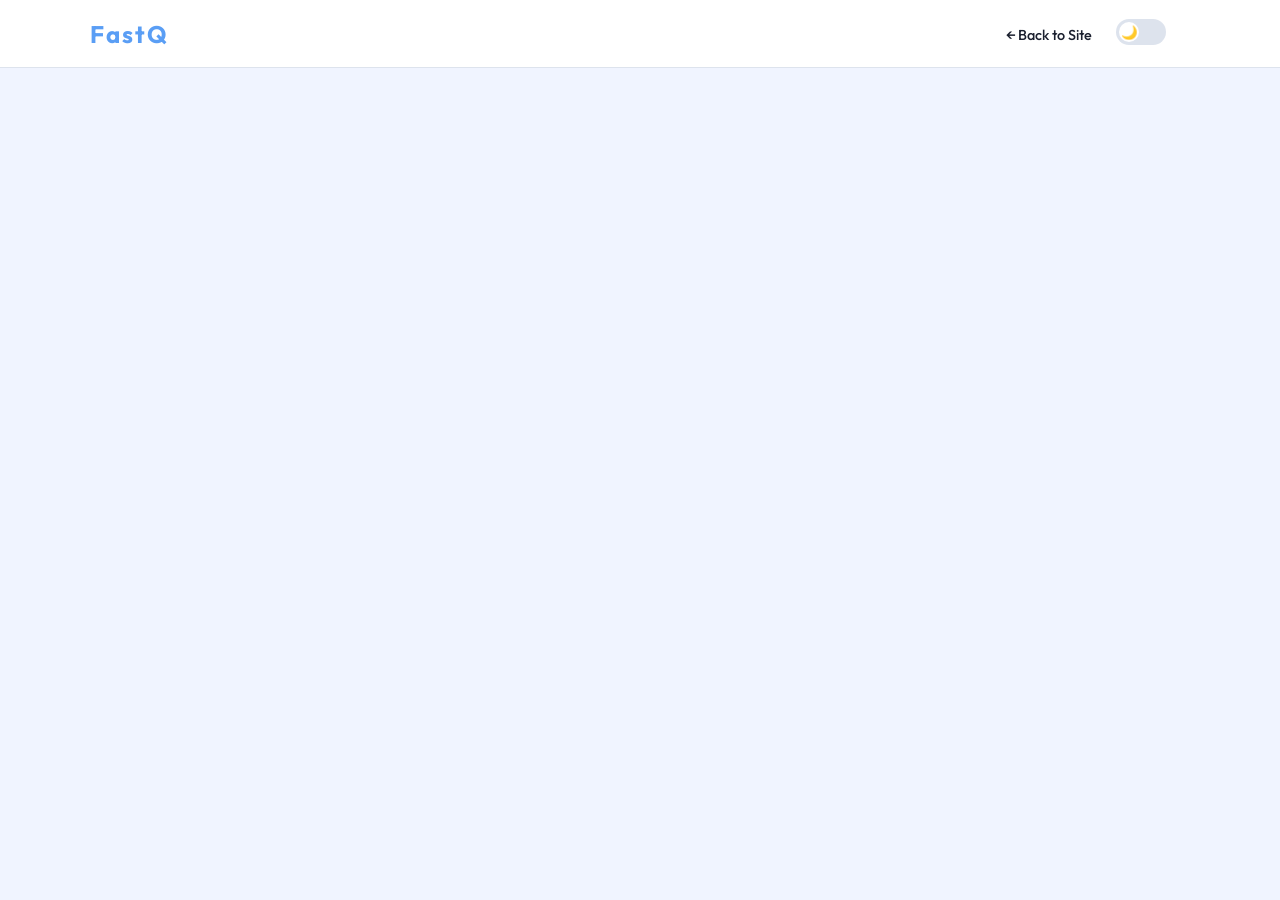
==== commit b88e7635: "edits" ====
--- a/auth.html
+++ b/auth.html
@@ -11,15 +11,15 @@
     <link rel="stylesheet" href="Core Landing Page/BaseStyles.css">
     <link rel="stylesheet" href="Core Landing Page/Navbar.css">
     <link rel="stylesheet" href="Landing Content/FeaturesAbout.css">
-    <link rel="styleesheet" href="Landing Content/MediaQueries.css">
-
-    <link rel ="stylesheet" href="Authentication UI/FormStyles.css">
+    <link rel="stylesheet" href="Landing Content/MediaQueries.css">
+
+    <link rel="stylesheet" href="Authentication UI/FormStyles.css">
     <link rel="stylesheet" href="Client Dashboard/DashboardCardStyles.css">
     <link rel="stylesheet" href="Manager Dashboard/QueueTimerStyles.css">
 
     <script>
         if(localStorage.getItem("fq-theme")== 'dark'){
-            document.documetElement.style.backgroundColor='#0d1117';
+            document.documentElement.style.backgroundColor='#0d1117';
         }
     </script>
 
@@ -32,12 +32,12 @@
         <ul class="nav-links">
             <li><a href="index.html">← Back to Site</a></li>
             <li>
-                <button class="darkk-toggle" onclick="toggleDark()">
+                <button class="dark-toggle" onclick="toggleDark()">
                     <span class="dark-knob" id="dark-knob">🌙</span>
                 </button>
             </li>
             <li>
-                <button class="btn-nav-cta" id="nav-logout" style="display:none;" onclick="logouttoGateway()">
+                <button class="btn-nav-cta" id="nav-logout" style="display:none;" onclick="logoutToGateway()">
                     logout
                 </button>
             </li>
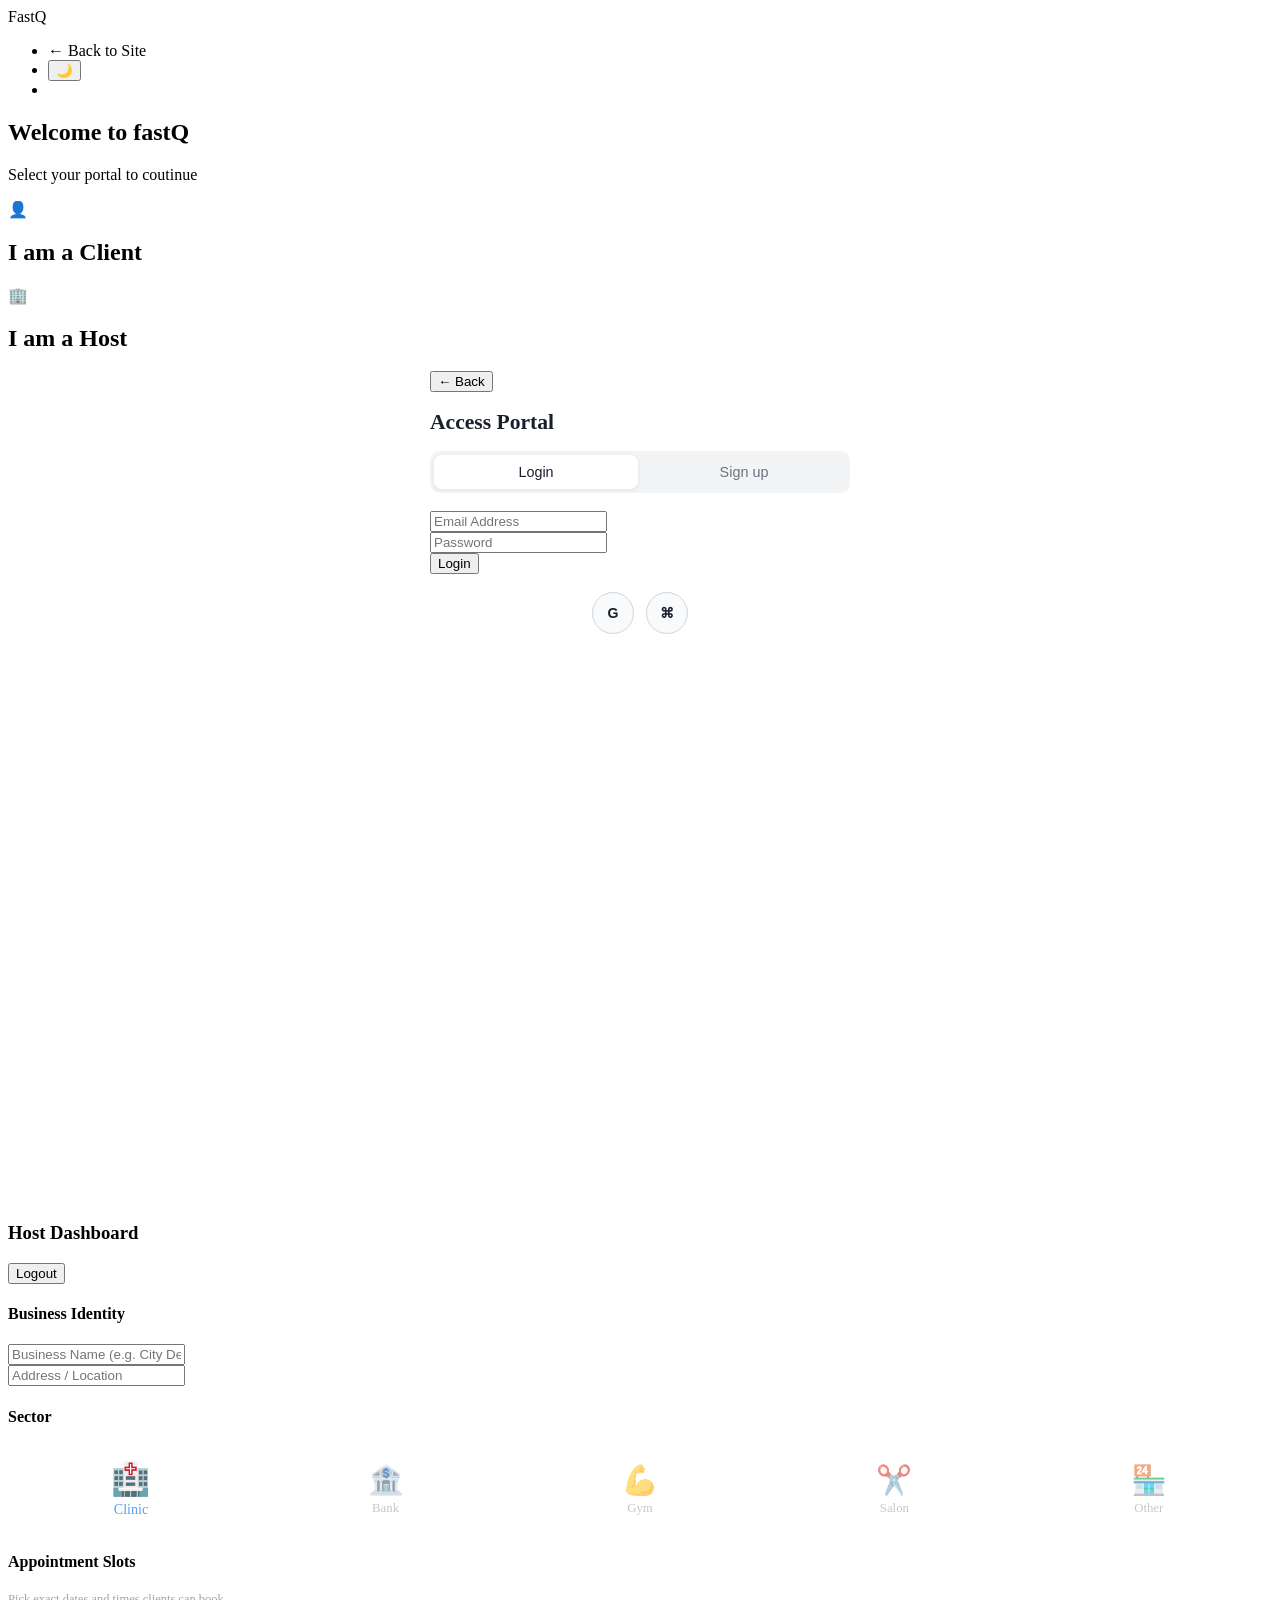
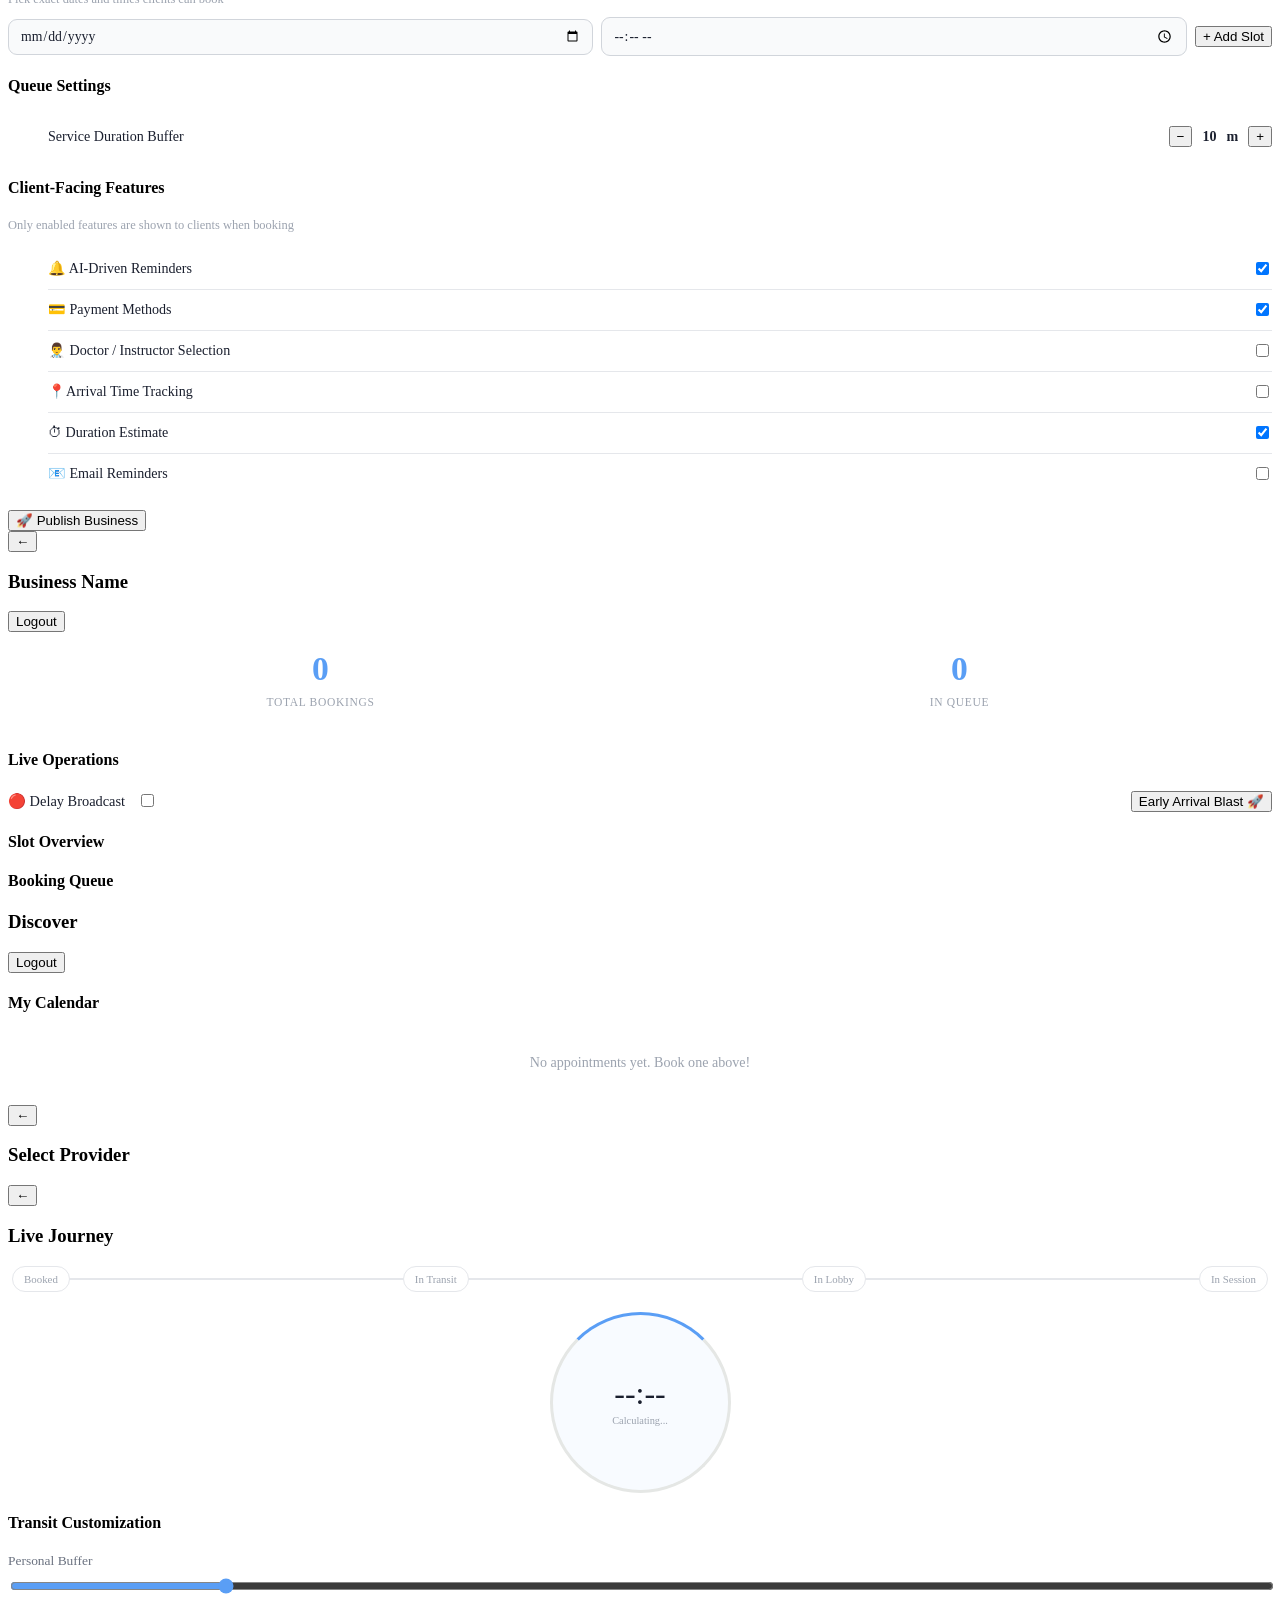
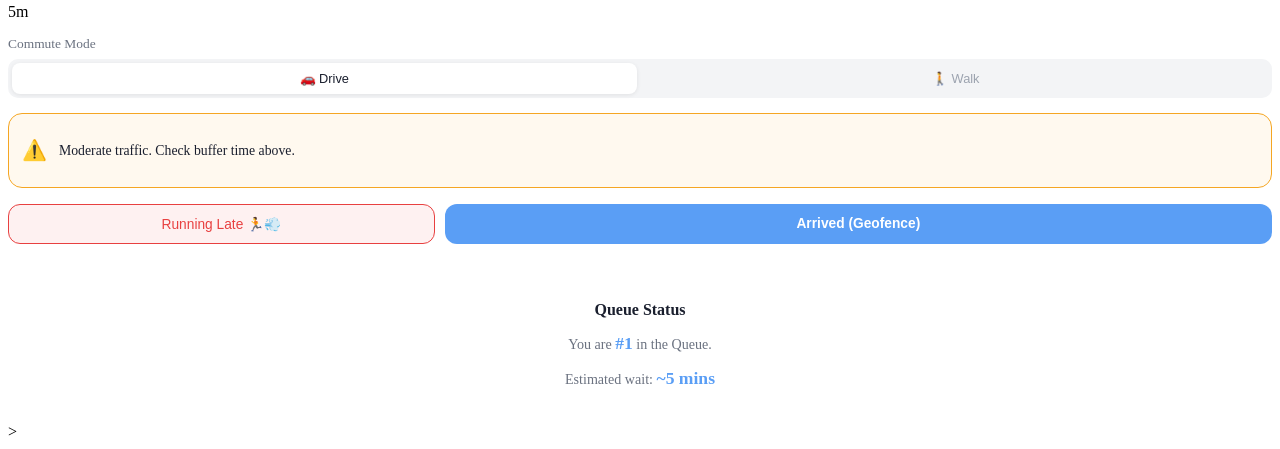
==== commit 6845fab9: "error fixing" ====
--- a/auth.html
+++ b/auth.html
@@ -4,22 +4,22 @@
     <meta charset="UTF-8">
     <meta name="viewport" content="width=device-width, initial-scale=1.0">
     <title>FastQ — Portal</title>
-    <link rel="preconnect" href="https://fonts.googleapis.com">
-    <link rel="preconnect" href="https://fonts.gstatic.com" crossorigin>
-    <link href="https://fonts.googleapis.com/css2?family=Outfit:wght@300;400;500;600;700&display=swap" rel="stylesheet">
-
-    <link rel="stylesheet" href="Core Landing Page/BaseStyles.css">
-    <link rel="stylesheet" href="Core Landing Page/Navbar.css">
-    <link rel="stylesheet" href="Landing Content/FeaturesAbout.css">
-    <link rel="stylesheet" href="Landing Content/MediaQueries.css">
-
-    <link rel="stylesheet" href="Authentication UI/FormStyles.css">
+    <link rel="preconnect" herf="https://fonts.googleapis.com">
+    <link rel="preconnect" herf="https://fonts.gstatic.com" crossorigin>
+    <link herf="https://fonts.googleapis.com/css2?family=Outfit:wght@300;400;500;600;700&display=swap" rel="stylesheet">
+
+    <link rel=""styleesheet" href="Core Landing Page/BaseStyles.css">
+    <link rel=""styleesheet" href="Core Landing Page/Navbar.css">
+    <link rel=""styleesheet" href="Landing Content/FeaturesAbout.css">
+    <link rel=""styleesheet" href="Landing Content/MediaQueries.css">
+
+    <link rel ="stylesheet" href="Authentication UI/FormStyles.css">
     <link rel="stylesheet" href="Client Dashboard/DashboardCardStyles.css">
     <link rel="stylesheet" href="Manager Dashboard/QueueTimerStyles.css">
 
     <script>
         if(localStorage.getItem("fq-theme")== 'dark'){
-            document.documentElement.style.backgroundColor='#0d1117';
+            document.documetElement.style.backgroundColor='#0d1117';
         }
     </script>
 
@@ -30,16 +30,16 @@
     <div class="nav-inner">
         <span class="logo">FastQ</span>
         <ul class="nav-links">
-            <li><a href="index.html">← Back to Site</a></li>
-            <li>
-                <button class="dark-toggle" onclick="toggleDark()">
+            <li><a herf="index.html">← Back to Site</a></li>
+            <li>
+                <button class="drak-toggle" onclick="toggleDark()">
                     <span class="dark-knob" id="dark-knob">🌙</span>
                 </button>
             </li>
             <li>
-                <button class="btn-nav-cta" id="nav-logout" style="display:none;" onclick="logoutToGateway()">
+                <botton class="btn-nav-cta" id="nav-logout" style="display:none;" onclick="logouttoGateway()">
                     logout
-                </button>
+                </botton>
             </li>
         </ul>
     </div>
@@ -49,7 +49,7 @@
     <section id="gateway-view" class="view active">
         <div class="gateway-inner">
             <h1>Welcome to fastQ</h1>
-            <p>Select your portal to continue</p>
+            <p>Select your portal to coutinue</p>
             <div class="role-cards">
                 <div class="role-card" onclick="navigateTo('auth-view','client')">
                     <span class="role-icon">👤</span>
@@ -65,7 +65,7 @@
  
     <section id="auth-view" class="view">
         <div class ="auth-card card">
-            <button class="btn-back" onclick="navigateTo('gateway-view')">← Back</button>
+            <button class="btn-back" onclick="navigateTo(gateway-view)">← Back</button>
             <h2>Access Portal</h2>
 
             <div class="auth-tabs">
@@ -104,7 +104,7 @@
     <section id="host-dashboard" class = "view">
         <div class ="view-header">
             <h3>Host Dashboard</h3>
-            <button class ="btn-logout" onclick="logoutToGateway()">Logout</button>
+            <button class ="btn=logout" onclick="logoutToGateway()">Logout</button>
         </div>
     
         <div class ="card">
@@ -386,3 +386,4 @@
 </body>
 </html>
 
+>
--- a/Core Landing Page/Navbar.css
+++ b/Core Landing Page/Navbar.css
@@ -11,7 +11,7 @@
     align-items: center;
     padding: 0 5%;
 }
-body.dark.navbar{
+body.dark .navbar{
     background-color: rgba(13,17,23,0.95);
     border-color: #30363d;
 }
@@ -22,7 +22,7 @@
     margin: 0 auto;
     display: flex;
     justify-content: space-between;
-    align-self: center;
+    align-items: center;
 
 }
 
@@ -50,7 +50,7 @@
 }
 
 .nav-links a:hover{
-    color: #5a9ef55a;
+    color: #5a9ef5;
 }
 
 .dark-toggle{
--- a/Authentication UI/FormStyles.css
+++ b/Authentication UI/FormStyles.css
@@ -1,28 +1,28 @@
-#auth-view{
-    justify-content:center;
-    align-items:center;
-    min-height:calc(100vh-68px);
-}
-
-.auth-card{
-    width:100%;
-    max-width:420px;
-    margin:auto;
-}
-
-.auth-card h2{
-    font-size:1.35rem;
-    margin-bottom:16px;
-    color:#1a1f2e;
-}
-
-body.dark .auth-card h2{
-    color: #e6edf3;
-}
-
-.auth-tabs{
-    display:flex;
-    background-color:#f3f4f6;
+#auth-view {
+    justify-content: center;
+    align-items: center;
+    min-height: calc(100vh - 68px);
+}
+
+.auth-card {
+    width: 100%;
+    max-width: 420px;
+    margin: auto;
+}
+
+.auth-card h2 {
+    font-size: 1.35rem;
+    margin-bottom: 16px;
+    color: #1a1f2e;
+}
+
+body.dark .auth-card h2 {
+    color: #e6edf3;
+}
+
+.auth-tabs {
+    display: flex;
+    background-color: #f3f4f6;
     border-radius: 10px;
     padding: 4px;
     margin-bottom: 18px;
@@ -33,30 +33,30 @@
     background-color: #21262d;
 }
 
-.tab-btn{
-    flex:1;
+.tab-btn {
+    flex: 1;
     padding: 9px;
     border: none;
     border-radius: 8px;
     background-color: transparent;
-    color:#6b7280;
-    font-size:0.9rem;
-    font-weight:500;
-    cursor:pointer;
-    transition:background-color 0.25s, color 0.25s;
+    color: #6b7280;
+    font-size: 0.9rem;
+    font-weight: 500;
+    cursor: pointer;
+    transition: background-color 0.25s, color 0.25s;
 }
 
 body.dark .tab-btn {
     color: #8b949e;
 }
 
-.tab-btn.active{
-    background-color:#ffffff;
-    color:#1a1f2e;
-    box-shadow:0 1px 4px rgba(0, 0, 0, 0.08);
-}
-
-body.dark .tab-btn.active{
+.tab-btn.active {
+    background-color: #ffffff;
+    color: #1a1f2e;
+    box-shadow: 0 1px 4px rgba(0, 0, 0, 0.08);
+}
+
+body.dark .tab-btn.active {
     background-color: #30363d;
     color: #e6edf3;
 }
@@ -66,10 +66,10 @@
     margin-top: 18px;
 }
 
-.social-login p{
-    color:#9ca3af;
-    font-size:0.83rem;
-    margin-bottom:10px;
+.social-login p {
+    color: #9ca3af;
+    font-size: 0.83rem;
+    margin-bottom: 10px;
 }
 
 .social-btns {
@@ -103,52 +103,51 @@
     color: white;
 }
 
-
-.hint{
-    font-size:0.78rem;
-    color:#9ca3af;
+.hint {
+    font-size: 0.78rem;
+    color: #9ca3af;
     margin-bottom: 10px;
     display: block;
 }
 
-.sector-row{
-    display:flex;
+.sector-row {
+    display: flex;
     justify-content: space-around;
     padding: 8px 0;
-    flex-wrap:wrap;
+    flex-wrap: wrap;
     gap: 8px;
 }
 
-.sector-item{
-    display:flex;
-    flex-direction:column;
-    align-items:center;
-    gap:4px;
-    cursor:pointer;
-    color:#9ca3af;
-    opacity:0.6;
-    font-size:0.8rem;
-    transition:opacity 0.25s,color 0.25s,transform 0.25s;
+.sector-item {
+    display: flex;
+    flex-direction: column;
+    align-items: center;
+    gap: 4px;
+    cursor: pointer;
+    color: #9ca3af;
+    opacity: 0.6;
+    font-size: 0.8rem;
+    transition: opacity 0.25s, color 0.25s, transform 0.25s;
     padding: 8px 10px;
-    border-radius:10px;
+    border-radius: 10px;
 }
 
 .sector-item:hover,
-.sector-item.active{
-    opacity:1;
-    color:#5a9ef5;
-    transform:scale(1.1);
-}
-
-.sector-icon{
-    font-size:1.8rem;
-}
-
-.slor-wrap{
-    display:flex;
-    flex-wrap:wrap;
-    gap:8px;
-    margin-bottom:10px;
+.sector-item.active {
+    opacity: 1;
+    color: #5a9ef5;
+    transform: scale(1.1);
+}
+
+.sector-icon {
+    font-size: 1.8rem;
+}
+
+.slot-wrap {
+    display: flex;
+    flex-wrap: wrap;
+    gap: 8px;
+    margin-bottom: 10px;
 }
 
 .slot-tag {
@@ -163,16 +162,16 @@
     color: #1a1f2e;
 }
 
-body.dark .slot-tag{
-    background-color:#21262d;
-    border-color:#30363d;
-    color:#e6edf3;
-}
-
-.slot-tag .remove{
-color:#e84040;
-cursor:pointer;
-font-weight:700;
+body.dark .slot-tag {
+    background-color: #21262d;
+    border-color: #30363d;
+    color: #e6edf3;
+}
+
+.slot-tag .remove {
+    color: #e84040;
+    cursor: pointer;
+    font-weight: 700;
 }
 
 .slot-tag .remove:hover {
@@ -201,7 +200,6 @@
     transition: border-color 0.25s;
 }
 
-
 body.dark .slot-add-row input[type="date"],
 body.dark .slot-add-row input[type="time"] {
     background-color: #21262d;
@@ -247,5 +245,4 @@
 
 body.dark .buffer-ctrl {
     color: #e6edf3;
-}
-
+}
--- a/Client Dashboard/DashboardCardStyles.css
+++ b/Client Dashboard/DashboardCardStyles.css
@@ -352,9 +352,7 @@
     width: 100%;
 }
 
-/* =============================================
-   BOOKING MODAL  (position:fixed)
-============================================= */
+/*booking modal*/
 .modal-overlay {
     position: fixed;
     inset: 0;
--- a/Manager Dashboard/QueueTimerStyles.css
+++ b/Manager Dashboard/QueueTimerStyles.css
@@ -0,0 +1,270 @@
+
+.stepper{
+    display: flex;
+    justify-content: space-between;
+    position :relative;
+    margin-bottom: 20px;
+    padding:0 4px;
+
+}
+
+.stepper::before{
+    content: '';
+    position:absolute;
+    top:50%;
+    left:10px;
+    right:10px;
+    height:2px;
+    background-color:#e5e7eb;
+    transform:translateY(-50%);
+    z-index:0;
+}
+body.dark .stepper::before{
+    background-color: #30363d;
+}
+
+.step{
+    position: relative;
+    z-index: 1;
+    padding: 6px 11px;
+    border-radius: 50px;
+    font-size: 0.68rem;
+    font-weight: 500;
+    border:1px solid #e5e7eb;
+    background-color: #ffffff;
+    color:#9ca3af;
+    transition: background-color 0.3s, color0= 0.3s;
+
+}
+
+body.dark .step{
+    background-color: #161b22;
+    border-color: #30363d;
+}
+
+.step .active{
+    background-color: #5a9ef5;
+    color:white;
+    border-color:#5a9ef5;
+    box-shadow: 0 2px 8ox rgba(90, 158, 245, 0.3);
+}
+
+.step .done{
+    background-color:#3ecf6e;
+    color:white;
+    border-color: #3ecf6e;
+}
+
+.timer-wrap{
+    display: flex;
+    justify-content: center;
+    margin :16px 0;
+}
+
+.timer-circle{
+    width: 175px;
+    height: 175px;
+    border-radius: 50%;
+    border: 3px solid #e5e7e5;
+    border-top-color: #5a9ef5;
+    display:flex;
+    flex-direction: column;
+    align-items: center;
+    justify-content: center;
+    background-color: rgba(90, 158, 245, 0.04);
+}
+
+body.dark .timer-circle{
+    border-color: #30363d;
+    border-top-color: #7eb6ff;
+}
+
+#countdown{
+    font-size:2rem;
+    font-weight:300;
+    color:#1a1f2e;
+    font-variant-numeric: tabular-nums;
+    line-height: 1;
+}
+
+body.dark #countdown{
+    color:#e6edf3;
+}
+
+
+.timer-label{
+    font-size:0.65rem;
+    color: #9ca3af;
+    margin-top:5px;
+    text-align:center;
+    max-width: 130px;
+    line-height:1.3;
+}
+
+.custom-row{
+    display: flex;
+    flex-direction:column;
+    gap:7px;
+    margin-bottom:15px;
+}
+
+.custom-row label{
+    font-size:0.84rem;
+    color:#6b7280;
+}
+
+body.dark .custom-row label{
+    color:#8b949e;
+}
+
+.slider-input{
+    width:100%;
+    accent-color:#5a9ef5;
+    cursor:pointer;
+}
+
+.mode-toggle{
+    display:flex;
+    gap:7px;
+    background-color: #f3f4f6;
+    padding: 4px;
+    border-radius: 10px;
+}
+
+body.dark .mode-toggle{
+    background-color:#21262d;
+}
+
+.mode-btn{
+    flex: 1;
+    padding: 8px;
+    border: none;
+    border-radius: 8px;
+    background-color: transparent;
+    color: #9ca3af;
+    font-size: 0.80rem;
+    cursor: pointer;
+    transition: background-color 0.2s, color 0.2s;
+}
+
+
+.mode-btn.active{
+    background-color: #ffffff;
+    color: #1a1f2e;
+    box-shadow:  0 1px 4px rgba(0, 0, 0, 0.08);
+}
+
+body.dark .mode-btn.active{
+    background-color: #30363d;
+    color: #e6edf3;
+}
+
+.alert-box{
+    display: flex;
+    align-items: center;
+    gap:12px;
+    border:1px solid #f5a623;
+    background-color: rgba(245, 166, 35, 0.07);
+    border-radius: 14px;
+    padding: 13px;
+    margin-bottom:16px;
+}
+
+.alert-icon{
+    font-size: 1.25rem;
+    flex-shrink: 0;
+}
+
+#traffic-msg{
+    font-size:0.86rem;
+    color:#1a1f2e;
+    line-height:1.4;
+
+}
+
+body.dark #traffic-msg{
+    color:#e6edf3;
+
+}
+
+.live-actions{
+    display: flex;
+    gap:10px;
+    margin-bottom:16px;
+}
+
+.btn-late{
+    flex:1;
+    padding:11px;
+    border:1px solid #e84040;
+    background-color:rgba(232, 64, 64, 0.07) ;
+    color:#e84040;
+    border-radius: 12px;
+    font-size:0.86rem;
+    cursor:pointer  ;
+    transition:background-color 0.2s;
+}
+
+.btn-late:hover{
+    background-color: rgba(232, 64, 64, 0.14);
+}
+
+.btn-checkin{
+    flex:2;
+    padding: 11px;
+    background-color: #5a9ef5;
+    color:white;
+    border:none;
+    border-radius: 12px;
+    font-size:0.86rem;
+    font-weight: 600;
+    cursor: pointer;
+    transition: background-color 0.2s;
+
+}
+
+.btn-checkin:hover{
+    background-color:#3d87f0 ;
+}
+
+.queue-status{
+    text-align: center;
+    padding: 20px;
+
+}
+
+.queue-status h4{
+    margin-bottom: 10px;
+    color:#1a1f2e;
+}
+
+body.dark .queue-status h4{
+    color:#e6edf3;
+}
+
+.queue-status p{
+    font-size: 0.88rem;
+    color:#6b7280;
+
+}
+
+body.dark .queue-status p{
+    color:#8b949e;
+}
+
+.queue-status strong{
+    color:#5a9ef5;
+    font-size: 1.1rem;
+
+}
+
+.hidden{
+    display: none !important;
+}
+
+.empty-msg{
+    text-align: center;
+    color:#9ca3af;
+    padding: 20px;
+    font-size: 0.86rem;
+}
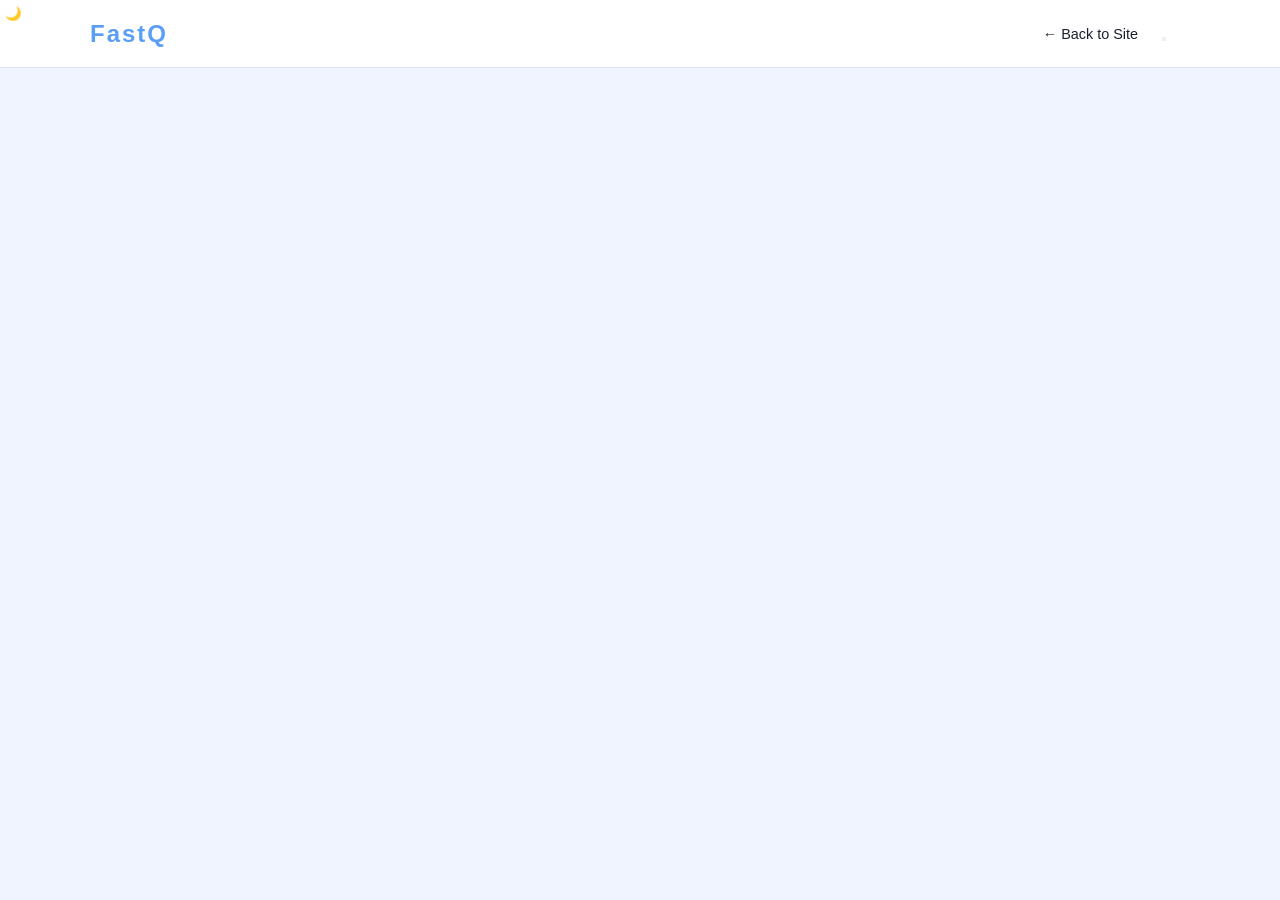
==== commit 465f954f: "html / final" ====
--- a/auth.html
+++ b/auth.html
@@ -4,22 +4,22 @@
     <meta charset="UTF-8">
     <meta name="viewport" content="width=device-width, initial-scale=1.0">
     <title>FastQ — Portal</title>
-    <link rel="preconnect" herf="https://fonts.googleapis.com">
-    <link rel="preconnect" herf="https://fonts.gstatic.com" crossorigin>
+    <link rel="preconnect" href="https://fonts.googleapis.com">
+    <link rel="preconnect" href="https://fonts.gstatic.com" crossorigin>
     <link herf="https://fonts.googleapis.com/css2?family=Outfit:wght@300;400;500;600;700&display=swap" rel="stylesheet">
 
-    <link rel=""styleesheet" href="Core Landing Page/BaseStyles.css">
-    <link rel=""styleesheet" href="Core Landing Page/Navbar.css">
-    <link rel=""styleesheet" href="Landing Content/FeaturesAbout.css">
-    <link rel=""styleesheet" href="Landing Content/MediaQueries.css">
-
-    <link rel ="stylesheet" href="Authentication UI/FormStyles.css">
+<link rel="stylesheet" href="Core Landing Page/BaseStyles.css">
+    <link rel="stylesheet" href="Core Landing Page/Navbar.css">
+    <link rel="stylesheet" href="Landing Content/FeaturesAbout.css">
+    <link rel="stylesheet" href="Landing Content/MediaQueries.css">
+
+    <link rel="stylesheet" href="Authentication UI/FormStyles.css">
     <link rel="stylesheet" href="Client Dashboard/DashboardCardStyles.css">
     <link rel="stylesheet" href="Manager Dashboard/QueueTimerStyles.css">
 
-    <script>
-        if(localStorage.getItem("fq-theme")== 'dark'){
-            document.documetElement.style.backgroundColor='#0d1117';
+  <script>
+     if (localStorage.getItem("fq-theme") === 'dark') {
+        document.documentElement.style.backgroundColor = '#0d1117';
         }
     </script>
 
@@ -30,16 +30,16 @@
     <div class="nav-inner">
         <span class="logo">FastQ</span>
         <ul class="nav-links">
-            <li><a herf="index.html">← Back to Site</a></li>
+            <li><a href="index.html">← Back to Site</a></li>
             <li>
                 <button class="drak-toggle" onclick="toggleDark()">
                     <span class="dark-knob" id="dark-knob">🌙</span>
                 </button>
             </li>
             <li>
-                <botton class="btn-nav-cta" id="nav-logout" style="display:none;" onclick="logouttoGateway()">
-                    logout
-                </botton>
+                <button class="btn-nav-cta" id="nav-logout" style="display:none;" onclick="logoutToGateway()">
+                        Logout
+                </button>
             </li>
         </ul>
     </div>
@@ -65,8 +65,8 @@
  
     <section id="auth-view" class="view">
         <div class ="auth-card card">
-            <button class="btn-back" onclick="navigateTo(gateway-view)">← Back</button>
-            <h2>Access Portal</h2>
+          <button class="btn-back" onclick="navigateTo('gateway-view')">← Back</button>
+          <h2>Access Portal</h2>
 
             <div class="auth-tabs">
                 <button class="tab-btn active" id="login-tab" onclick="switchTab('login')">Login</button>
@@ -80,7 +80,7 @@
                         <input type="text" id="first-name" placeholder="First Name">
                     </div>
                     <div class="input-group">
-                        <input type="text" id="Last-name" placeholder="Last Name">
+                        <input type="text" id="last-name" placeholder="Last Name">
                     </div>
                 </div>
                 </div>
@@ -93,6 +93,7 @@
                 <button type="submit" class="btn-form" id="auth-submit">Login</button>
             </form>
             <div class="social-login">
+                <p>Or continue with</p>
                 <div class="social-btns">
                     <button class="btn-social">G</button>
                     <button class="btn-social">⌘</button>
@@ -247,7 +248,7 @@
                         <span class="switch-slider"></span>
                     </label>
                 </div>
-                <button class="btn-secondary" onclick="senderEarlyBlast()">Early Arrival Blast 🚀</button>
+                <button class="btn-secondary" onclick="sendEarlyBlast()">Early Arrival Blast 🚀</button>
             </div>
             <div class="delay-msg-box" id="delay-msg-box">
                 <div class="input-group" style="margin-top:10px; margin-bottom: 8px;">
@@ -384,6 +385,4 @@
     <script src="Authentication UI/ValidationLogic.js"></script>
     
 </body>
-</html>
-
->+</html>
--- a/Landing Content/MediaQueries.css
+++ b/Landing Content/MediaQueries.css
@@ -0,0 +1,41 @@
+@media (max-width: 500px) {
+    .features-grid {
+        grid-template-columns: 1fr;
+    }
+
+    .category-grid {
+        grid-template-columns: repeat(3, 1fr);
+    }
+
+    .live-actions {
+        flex-direction: column;
+    }
+
+    .time-slots {
+        flex-direction: column;
+    }
+
+    .hero h1 {
+        font-size: 2.1rem;
+    }
+
+    .slot-add-row {
+        flex-direction: column;
+        align-items: stretch;
+    }
+
+    .input-row {
+        flex-direction: column;
+    }
+
+    .modal-actions {
+        flex-direction: column;
+    }
+}
+
+@media (min-width: 700px) {
+    .app-wrap>.view {
+        max-width: 700px;
+        margin: 0 auto;
+    }
+}
--- a/Manager Dashboard/QueueTimerStyles.css
+++ b/Manager Dashboard/QueueTimerStyles.css
@@ -42,14 +42,14 @@
     border-color: #30363d;
 }
 
-.step .active{
+.step.active{
     background-color: #5a9ef5;
     color:white;
     border-color:#5a9ef5;
     box-shadow: 0 2px 8ox rgba(90, 158, 245, 0.3);
 }
 
-.step .done{
+.step.done{
     background-color:#3ecf6e;
     color:white;
     border-color: #3ecf6e;
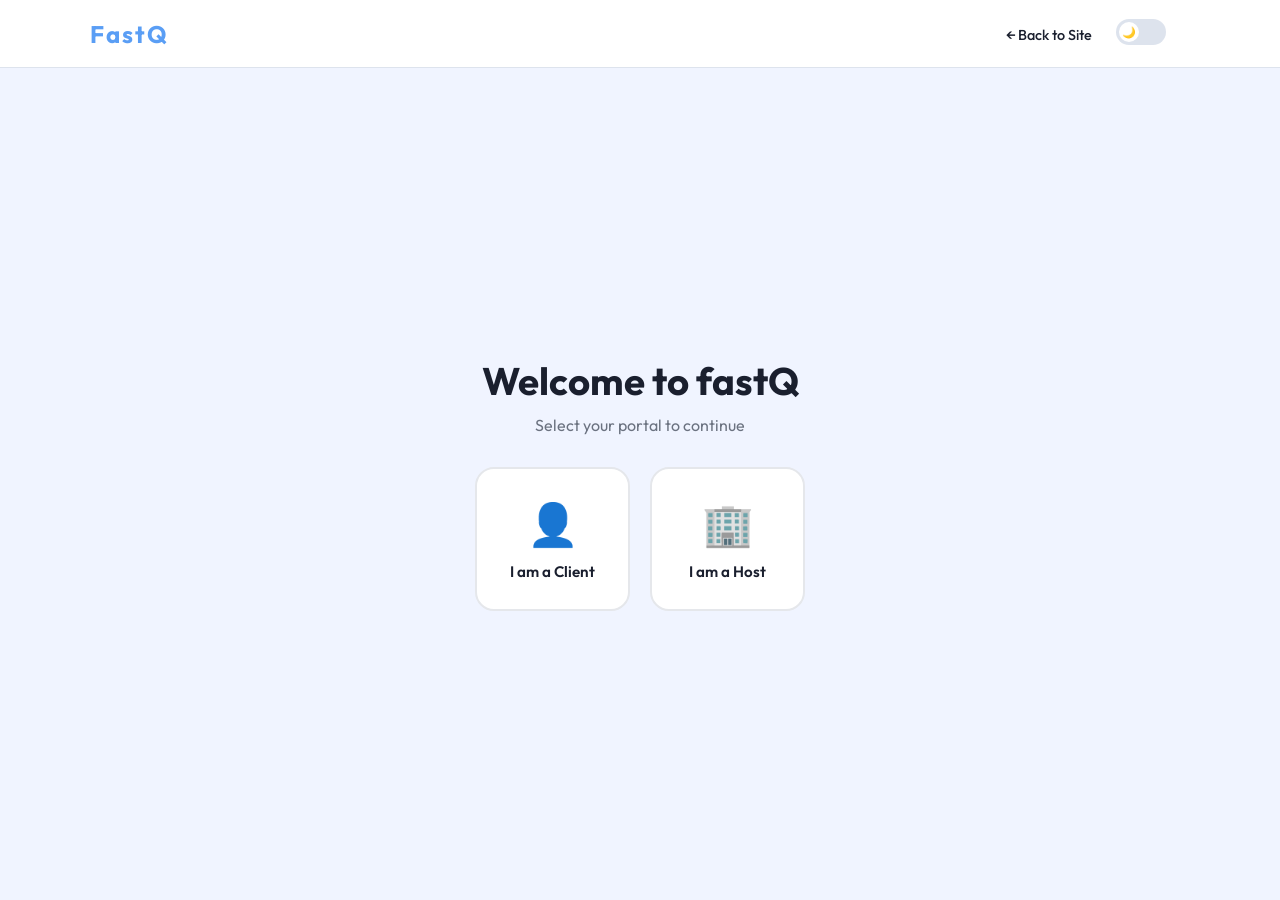
==== commit bf2b74d0: "edits" ====
--- a/auth.html
+++ b/auth.html
@@ -6,7 +6,7 @@
     <title>FastQ — Portal</title>
     <link rel="preconnect" href="https://fonts.googleapis.com">
     <link rel="preconnect" href="https://fonts.gstatic.com" crossorigin>
-    <link herf="https://fonts.googleapis.com/css2?family=Outfit:wght@300;400;500;600;700&display=swap" rel="stylesheet">
+    <link href="https://fonts.googleapis.com/css2?family=Outfit:wght@300;400;500;600;700&display=swap" rel="stylesheet">
 
 <link rel="stylesheet" href="Core Landing Page/BaseStyles.css">
     <link rel="stylesheet" href="Core Landing Page/Navbar.css">
@@ -32,7 +32,7 @@
         <ul class="nav-links">
             <li><a href="index.html">← Back to Site</a></li>
             <li>
-                <button class="drak-toggle" onclick="toggleDark()">
+                <button class="dark-toggle" onclick="toggleDark()">
                     <span class="dark-knob" id="dark-knob">🌙</span>
                 </button>
             </li>
@@ -49,7 +49,7 @@
     <section id="gateway-view" class="view active">
         <div class="gateway-inner">
             <h1>Welcome to fastQ</h1>
-            <p>Select your portal to coutinue</p>
+            <p>Select your portal to continue</p>
             <div class="role-cards">
                 <div class="role-card" onclick="navigateTo('auth-view','client')">
                     <span class="role-icon">👤</span>
@@ -105,7 +105,7 @@
     <section id="host-dashboard" class = "view">
         <div class ="view-header">
             <h3>Host Dashboard</h3>
-            <button class ="btn=logout" onclick="logoutToGateway()">Logout</button>
+            <button class ="btn-logout" onclick="logoutToGateway()">Logout</button>
         </div>
     
         <div class ="card">
--- a/Core Landing Page/BaseStyles.css
+++ b/Core Landing Page/BaseStyles.css
@@ -2,7 +2,7 @@
   margin: 0;
   padding: 0;  
   box-sizing: border-box;
-  font-family: 'outfit', sans-serif;
+  font-family: 'Outfit', sans-serif;
 
 }
 
--- a/Core Landing Page/Navbar.css
+++ b/Core Landing Page/Navbar.css
@@ -15,6 +15,9 @@
     background-color: rgba(13,17,23,0.95);
     border-color: #30363d;
 }
+body.dark .nav-links a {
+    color: #e6edf3;
+}
 
 .nav-inner{
     width: 100%;
@@ -76,6 +79,7 @@
     height: 20px;
     background-color: #ffffff;
     border-radius: 50%;
+    font-size: 11px;
     display: flex;
     align-items: center;
     justify-content: center;
@@ -83,7 +87,7 @@
 }
 
 body.dark .dark-knob{
-    transform: translatex(24px);
+    transform: translateX(24px);
 }
 
 .btn-nav-cta{
@@ -197,7 +201,7 @@
     font-size: 1rem;
     font-weight: 600;
     cursor:pointer;
-    transition: background-color 0.25s, transform 0.2s
+    transition: background-color 0.25s, transform 0.2s;
 
 }
 
@@ -308,7 +312,7 @@
 }
 .btn-publish:hover{
     background-color: #3d87f0;
-    transition: translateY(-1px);
+    transform: translateY(-1px);
 }
 .btn-small{
     padding: 5px 11px;
@@ -369,51 +373,4 @@
 .btn-circle:hover{
     background-color: #5a9ef5;
     color: white;
-}
-
-
-
-
-
-
-
-
-
-
-
-
-
-
-
-
-
-
-
-
-
-
-
-
-
-
-
-
-
-
-
-
-
-
-
-
-
-
-
-
-
-
-
-
-
-
-
+}
--- a/Landing Content/FeaturesAbout.css
+++ b/Landing Content/FeaturesAbout.css
@@ -7,7 +7,7 @@
     transition: transform 0.25s, box-shadow 0.25s;
 }
 
-body.dark.card{
+body.dark .card{
     background-color: #161b22;
     border-color: #30363d;
 }
@@ -17,7 +17,7 @@
     box-shadow:0 8px 28px rgba(0,0,0,0.08);
 }
 
-body.dark.card:hover{
+body.dark .card:hover{
     box-shadow:0 8px 28px rgba(0,0,0,0.4);
 }
 
@@ -53,8 +53,8 @@
     color:#1a1f2e;
     font-size: 0.93rem;
     font-family: inherit;
-    outline:none;
-    transition: border-color 0.25s,box-shadow 0.25s;
+    outline: none;
+    transition: border-color 0.25s, box-shadow 0.25s;
 }
 
 body.dark .input-group input, body.dark .input-group select{
@@ -220,7 +220,12 @@
     animation: fadeIn 0.35s ease-out;
 }
 
-.view-active{
+@keyframes fadeIn {
+    from { opacity: 0; transform: translateY(8px); }
+    to   { opacity: 1; transform: translateY(0); }
+}
+
+.view.active{
     display:flex;
 }
 
@@ -251,7 +256,7 @@
 #gateway-view{
     justify-content: center;
     align-items: center;
-    min-height: calc(100vh-68px);
+    min-height: calc(100vh - 68px);
     text-align: center;
 }
 
@@ -265,11 +270,11 @@
 .gateway-inner h1{
     font-size: 2.4rem;
     margin-bottom: 10px;
-    color:#1a1f2e
+    color:#1a1f2e;
 }
 
 body.dark .gateway-inner h1{
-    color:#e6edf3
+    color:#e6edf3;
 }
 
 .gateway-inner p{
--- a/Authentication UI/FormStyles.css
+++ b/Authentication UI/FormStyles.css
@@ -143,7 +143,7 @@
     font-size: 1.8rem;
 }
 
-.slot-wrap {
+.slots-wrap {
     display: flex;
     flex-wrap: wrap;
     gap: 8px;
--- a/Manager Dashboard/QueueTimerStyles.css
+++ b/Manager Dashboard/QueueTimerStyles.css
@@ -33,7 +33,7 @@
     border:1px solid #e5e7eb;
     background-color: #ffffff;
     color:#9ca3af;
-    transition: background-color 0.3s, color0= 0.3s;
+    transition: background-color 0.3s, color 0.3s;
 
 }
 
@@ -46,7 +46,7 @@
     background-color: #5a9ef5;
     color:white;
     border-color:#5a9ef5;
-    box-shadow: 0 2px 8ox rgba(90, 158, 245, 0.3);
+    box-shadow: 0 2px 8px rgba(90, 158, 245, 0.3);
 }
 
 .step.done{
@@ -65,7 +65,7 @@
     width: 175px;
     height: 175px;
     border-radius: 50%;
-    border: 3px solid #e5e7e5;
+    border: 3px solid #e5e7eb;
     border-top-color: #5a9ef5;
     display:flex;
     flex-direction: column;
@@ -142,7 +142,7 @@
     border-radius: 8px;
     background-color: transparent;
     color: #9ca3af;
-    font-size: 0.80rem;
+    font-size: 0.82rem;
     cursor: pointer;
     transition: background-color 0.2s, color 0.2s;
 }
